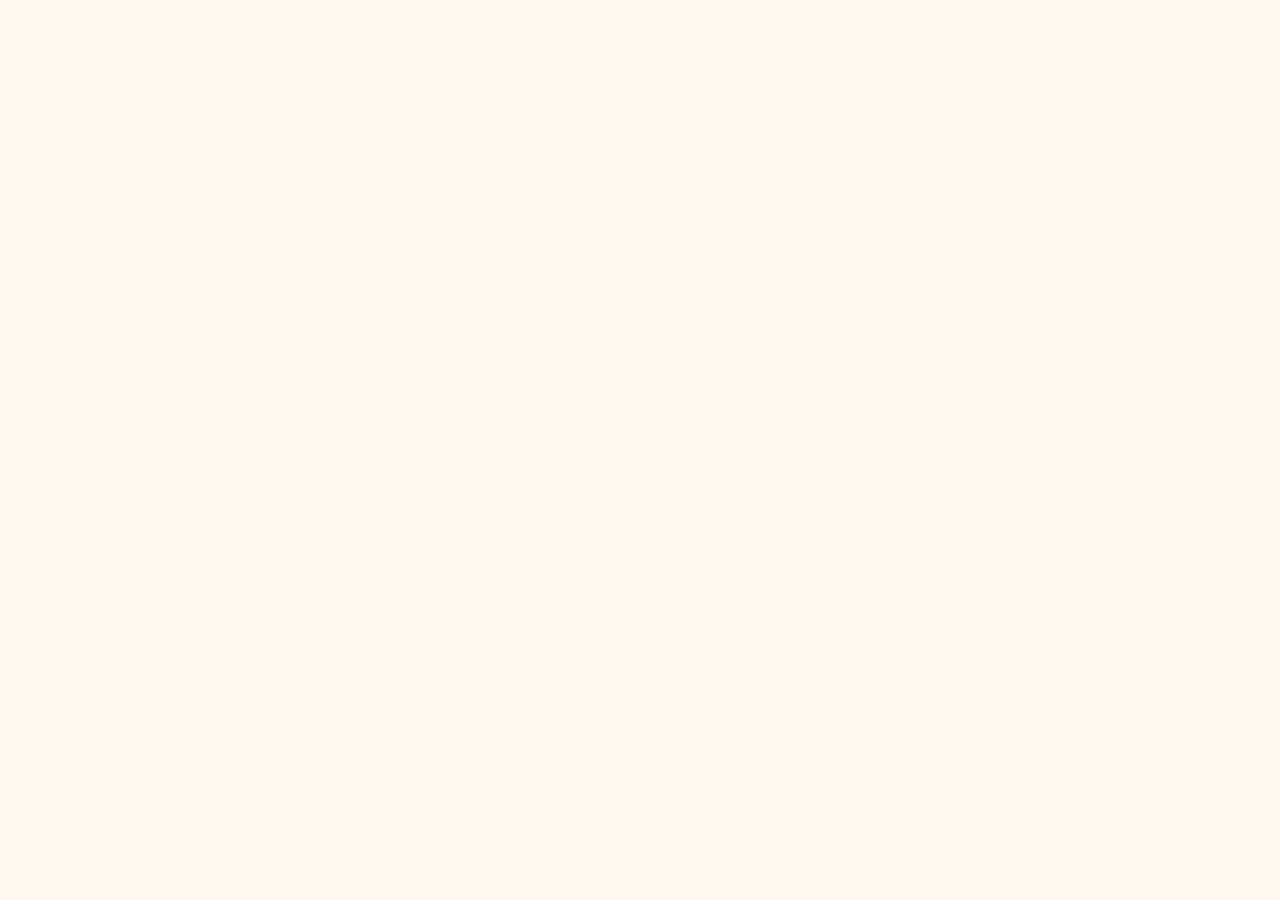
==== app/index.html @ 8ba1443d "App v33 : la couleur au choix (A15). Cinq teintes (Flamme, Bleu, Prune, Framboise, Encre), mémorisée" ====
<!DOCTYPE html>
<html lang="fr">
<head>
  <meta charset="UTF-8" />
  <meta name="viewport" content="width=device-width, initial-scale=1.0, viewport-fit=cover" />
  <title>Stovo — pilotez votre stock</title>

  <!--
    STOVO — coquille PWA installable (lot 9a) + connexion (lot 9b)
    + écran « Parler » au clavier branché sur pwa-api (lot 10b)
    ==================================================================
    Phase 2 de la refonte : cette page remplace peu à peu Telegram comme
    interface. Le lot 9a a fait la COQUILLE (installable + mise à jour
    auto + 2 onglets). Le lot 9b ajoute l'écran de connexion devant :
    non connecté → #ecran-login seul visible ; connecté → #app-shell
    (dashboard + parler + nav) visible, #ecran-login masqué. La bascule
    est gérée par app.js, pas de logique ici.

    2 écrans dans #app-shell, un seul choisi à la fois :
      - « Tableau de bord » : le dashboard actuel (livrables/sites-web/stovo/
        index.html), repris ici SANS changer sa logique (voir dashboard.js).
        C'est l'écran par défaut à l'ouverture (une fois connecté).
      - « Parler » : un champ texte + Envoyer, branché sur l'Edge Function
        pwa-api (lot 10b, voir app/parler.js) — le MÊME cerveau que Telegram
        (_shared/coeur.ts). Depuis le lot 11a, un micro on-device (Web Speech
        API du navigateur, voir app/parler.js) peut aussi REMPLIR ce champ :
        aucun envoi automatique, c'est toujours le bouton Envoyer qui déclenche
        l'appel à pwa-api. Sans cette API (appareil non compatible), le micro
        reste grisé et le clavier suffit. Depuis le lot 12a, un bouton
        « Importer un catalogue (.xlsx) » envoie le fichier choisi en base64 à
        pwa-api (kind="import") — même ingestion que Telegram (ingererImportXlsx,
        _shared/coeur.ts), même confirmation Oui/Non que les autres intentions.

    Balises PWA ci-dessous : manifest, icône iOS, couleur de thème, mode
    "app" sur iPhone (apple-mobile-web-app-*). L'enregistrement du service
    worker, la bascule d'onglets et la garde de session sont gérés par
    app.js, en bas de page.
  -->

  <link rel="manifest" href="manifest.json" />
  <meta name="theme-color" content="#FFF8F1" />
  <link rel="apple-touch-icon" href="icons/apple-touch-icon-180.png" />
  <meta name="apple-mobile-web-app-capable" content="yes" />
  <meta name="apple-mobile-web-app-status-bar-style" content="default" />
  <meta name="apple-mobile-web-app-title" content="Stovo" />

  <!-- Lot A15 (R-2, 25/08/2026) : pose data-couleur AVANT le premier rendu
       (donc AVANT la feuille de style), sinon l'app clignote en flamme une
       fraction de seconde a chaque ouverture (le temps que reglages.js se
       charge et lise localStorage). Minuscule et AUTONOME : aucun import,
       aucune dependance a couleur_logique.js qui n'est pas encore charge a
       ce stade. La liste des quatre teintes non-flamme est DUPLIQUEE ici,
       comme TEINTES dans couleur_logique.js : un changement de teinte se
       fait aux DEUX endroits (chacun renvoie a l'autre). "flamme" n'a pas
       besoin d'etre dans cette liste : c'est la valeur par defaut, elle ne
       pose aucun attribut (voir calculerAttribut, couleur_logique.js). -->
  <script>
    try {
      var stovoTeinte = localStorage.getItem('stovo_couleur');
      if (['bleu', 'prune', 'framboise', 'encre'].indexOf(stovoTeinte) !== -1) {
        document.documentElement.setAttribute('data-couleur', stovoTeinte);
      }
    } catch (e) {}
  </script>
  <link rel="stylesheet" href="styles.css" />
</head>
<body>

  <!-- ================= Écran de connexion (lot 9b) ================= -->
  <!-- Masqué par défaut (hidden) : app.js le montre si aucune session n'est
       trouvée au démarrage, et le cache dès qu'une connexion réussit. -->
  <div id="ecran-login" class="ecran-login" hidden>
    <p class="login-logo">Stovo</p>
    <div class="login-carte">
      <h1>Connexion</h1>
      <p class="login-soustitre">Connecte-toi pour piloter ton stock</p>

      <form id="form-login" novalidate>
        <label for="login-email">Email</label>
        <input type="email" id="login-email" name="email" autocomplete="username" required />

        <label for="login-mdp">Mot de passe</label>
        <input type="password" id="login-mdp" name="password" autocomplete="current-password" required />

        <button type="submit" class="btn-login" id="btn-login">Se connecter</button>

        <div class="login-erreur" id="login-erreur" role="alert" style="display:none"></div>
      </form>
      <!-- Lot A4 (24/08/2026) : mot de passe perdu, PAR CODE (jamais par
           lien, voir recuperation.js). Câblé par recuperation.js. -->
      <div class="login-lien-centre"><a href="#" id="lien-mdp-oublie">Mot de passe oublié&nbsp;?</a></div>
    </div>
  </div>

  <!-- ================= Mot de passe perdu (lot A4, 24/08/2026) =================
       Trois écrans, tous des variantes de .ecran-login comme #ecran-login
       ci-dessus : un seul visible à la fois (attribut `hidden`, câblé par
       recuperation.js — ces écrans vivent HORS de #app-shell, avant toute
       session, ils ne passent donc pas par le système .ecran/.ecran-actif
       d'app.js). Chemin B tranché le 23/08 : un code à 6 chiffres tapé ICI,
       jamais un lien cliqué ailleurs (un lien ouvrirait Safari sur iPhone,
       pas la PWA installée). -->

  <!-- Écran « Recevoir un code » (planche Code1Demande). -->
  <div id="ecran-code-demande" class="ecran-login" hidden>
    <div class="login-retour">
      <a href="#" id="lien-code-demande-retour" class="lien-retour">
        <svg width="18" height="18" viewBox="0 0 20 20" fill="none" aria-hidden="true"><path d="M12.5 4.5 7 10l5.5 5.5" stroke="currentColor" stroke-width="1.8" stroke-linecap="round" stroke-linejoin="round"/></svg>
        Connexion
      </a>
    </div>
    <div class="login-carte">
      <h1>Recevoir un code</h1>
      <p class="login-soustitre">Stovo t’envoie un code à 6 chiffres par e-mail. Tu le saisis ici, puis tu choisis un nouveau mot de passe. Rien d’autre à faire.</p>

      <form id="form-code-demande" novalidate>
        <label for="recup-email">Ton e-mail</label>
        <input type="email" id="recup-email" name="email" autocomplete="username" required />

        <button type="submit" class="btn-login" id="btn-code-demande">Envoyer le code</button>

        <div class="login-erreur" id="code-demande-erreur" role="alert" style="display:none"></div>
      </form>
      <p class="login-note">Le code est valable une heure. Si tu ne le reçois pas, regarde dans les courriers indésirables.</p>
    </div>
  </div>

  <!-- Écran « Nouveau mot de passe » (planches Code2Saisie + Code2Erreur :
       MÊME carte, l'état erreur (bordure + bloc d'alerte) est basculé par
       recuperation.js plutôt que dupliqué dans un 5e écran séparé —
       simplification signalée au rapport de passation. -->
  <div id="ecran-code-saisie" class="ecran-login" hidden>
    <div class="login-retour">
      <a href="#" id="lien-code-saisie-retour" class="lien-retour">
        <svg width="18" height="18" viewBox="0 0 20 20" fill="none" aria-hidden="true"><path d="M12.5 4.5 7 10l5.5 5.5" stroke="currentColor" stroke-width="1.8" stroke-linecap="round" stroke-linejoin="round"/></svg>
        Recevoir un code
      </a>
    </div>
    <div class="login-carte">
      <h1>Nouveau mot de passe</h1>
      <p class="login-soustitre">Un code vient de partir vers <strong id="recup-email-affiche"></strong>. Il est valable une heure.</p>

      <form id="form-code-saisie" novalidate>
        <label for="recup-code">Le code reçu</label>
        <input type="text" id="recup-code" name="code" inputmode="numeric" autocomplete="one-time-code" required />

        <div class="login-erreur" id="code-saisie-erreur" role="alert" style="display:none"></div>

        <label for="recup-nouveau-mdp">Nouveau mot de passe</label>
        <input type="password" id="recup-nouveau-mdp" name="password" autocomplete="new-password" placeholder="8 caractères au moins" required />

        <button type="submit" class="btn-login" id="btn-code-saisie">Changer le mot de passe</button>
      </form>
      <div class="login-lien-centre"><a href="#" id="lien-renvoyer-code">Renvoyer un code</a></div>
    </div>
  </div>

  <!-- Écran « Fait » (planche Code3Fait). La pastille teal dit "validé" :
       c'est sa place (règle 10 de DESIGN.md, le teal reste réservé aux
       états). -->
  <div id="ecran-code-fait" class="ecran-login" hidden>
    <div class="login-carte">
      <span class="pastille-validee">
        <svg width="16" height="16" viewBox="0 0 20 20" fill="none" aria-hidden="true"><path d="M4 10.5l4 4 8-9" stroke="currentColor" stroke-width="2" stroke-linecap="round" stroke-linejoin="round"/></svg>
        Mot de passe changé
      </span>
      <h1>Tu es connecté.</h1>
      <p class="login-soustitre">Ton nouveau mot de passe est enregistré. Tu peux l’utiliser dès maintenant sur ton téléphone et sur ton ordinateur.</p>
      <button type="button" class="btn-login" id="btn-ouvrir-stovo">Ouvrir Stovo</button>
    </div>
  </div>

  <!-- ================= Application (dashboard + parler + nav) ================= -->
  <!-- Masquée par défaut (hidden) : app.js la montre une fois la session
       confirmée (au démarrage si déjà connecté, ou juste après un login). -->
  <div id="app-shell" hidden>

  <!-- ================= Bannière « nouvelle version prête » (lot A6, 25/08/2026) =================
       Choix n°5 de l'Architecte, gravé : jamais de mise à jour automatique,
       jamais de reload forcé. Ce bandeau est la SEULE façon de la déclencher,
       et seulement sur un tap explicite. Fixe (hors du flux d'un écran
       précis) : un service worker en attente peut se signaler quel que soit
       l'onglet ouvert. Masqué par défaut, rempli et câblé par app.js
       (voir maj_worker.js pour la logique pure de détection/décision). -->
  <div class="maj-bandeau" id="maj-bandeau" aria-live="polite" hidden>
    <p class="maj-texte" id="maj-texte"></p>
    <button class="btn-reception-primaire maj-bouton" type="button" id="maj-bouton">Recharger</button>
  </div>

  <!-- ================= Écran « Tableau de bord » (par défaut) ================= -->
  <div id="ecran-dashboard" class="ecran ecran-actif">

    <header>
      <div class="wrap header-row">
        <div class="brand">
          <h1>Stovo</h1>
        </div>
        <div class="header-actions">
          <div class="updated" id="updated">—</div>
          <button class="btn-refresh" id="refresh" type="button" aria-label="Rafraîchir">
            <svg width="20" height="20" viewBox="0 0 20 20" fill="none" aria-hidden="true"><path d="M16.5 10a6.5 6.5 0 1 1-1.9-4.6M16.5 3.5v3.2h-3.2" stroke="currentColor" stroke-width="1.8" stroke-linecap="round" stroke-linejoin="round"/></svg>
            <span class="btn-label sr-only">Rafraîchir</span>
          </button>
          <!-- Lot A4 (24/08/2026) : l'engrenage remplace la déconnexion dans
               l'en-tête (planche EnTete) — « Déconnexion » a déménagé dans
               l'écran Réglages qu'il ouvre. Tracé synchronisé avec la clé
               'reglages' de app/icones.js (voir son commentaire). Câblé par
               reglages.js. -->
          <button class="btn-reglages" id="btn-reglages" type="button" aria-label="Réglages">
            <svg width="20" height="20" viewBox="0 0 20 20" fill="none" aria-hidden="true"><circle cx="10" cy="10" r="2.6" stroke="currentColor" stroke-width="1.8"/><path d="M10 2.5v2.2M10 15.3v2.2M2.5 10h2.2M15.3 10h2.2M4.7 4.7l1.6 1.6M13.7 13.7l1.6 1.6M15.3 4.7l-1.6 1.6M6.3 13.7l-1.6 1.6" stroke="currentColor" stroke-width="1.8" stroke-linecap="round"/></svg>
            <span class="btn-label sr-only">Réglages</span>
          </button>
        </div>
      </div>
    </header>

    <main class="wrap">

      <!-- Écran du matin (brique 1) : le brief actionnable en tête, avant tout
           le reste, pour que l'app "parle" en premier au lieu d'attendre qu'on
           cherche. Rempli par dashboard.js à partir de chiffres DÉJÀ calculés
           (produits à commander + ruptures imminentes) : aucun nouveau calcul,
           lecture seule. Masqué tant que le catalogue est vide. -->
      <section class="matin" id="matin" style="display:none">
        <!-- Reprise du 23/08/2026 : le wrapper .matin-corps porte la grille
             (display:grid en CSS). dashboard.js pose un style.display
             inline ("block"/"none") sur #matin lui-meme pour le montrer/le
             masquer (majEcranDuMatin) : un inline style bat toujours une
             regle de classe sans !important, donc si la grille etait posee
             directement sur #matin, ce display:block inline l'ecraserait a
             chaque rafraichissement et les 4 enfants retomberaient en flux
             normal (constate : le bouton finissait apres la liste, aligne a
             gauche, au lieu d'etre en haut a droite). Le wrapper isole les
             deux responsabilites : #matin montre/masque, .matin-corps met
             en grille. -->
        <div class="matin-corps">
          <div class="matin-head">
            <!-- "Ce matin" est l'info la plus importante de l'ecran (placee en
                 tete) : c'est un vrai <h2> (correctif du 01/08/2026, mesure
                 Playwright) pour qu'un lecteur d'ecran qui navigue de titre en
                 titre ne le saute plus. Le <h2> enveloppe le bouton, il ne
                 remplace pas le bouton : le repli/depli reste inchange. -->
            <h2 class="matin-titre-h2">
              <button class="matin-toggle" id="matin-toggle" type="button" aria-expanded="true" aria-controls="matin-liste">
                <span class="matin-chevron" id="matin-chevron" aria-hidden="true"><svg width="16" height="16" viewBox="0 0 20 20" fill="none"><path d="M5 8l5 5 5-5" stroke="currentColor" stroke-width="1.8" stroke-linecap="round" stroke-linejoin="round"/></svg></span>
                <span class="matin-titre" id="matin-titre">Ce matin</span>
              </button>
            </h2>
          </div>
          <div class="matin-resume" id="matin-resume"></div>
          <!-- Liste de courses : une vraie <ul> (correctif du 01/08/2026) pour
               qu'un lecteur d'ecran annonce "liste de N elements". Les <li>
               sont ajoutes par dashboard.js (majEcranDuMatin). -->
          <ul class="matin-liste" id="matin-liste"></ul>
          <!-- Le bouton "Copier la liste" est place APRES la liste dans le DOM
               (on lit, puis on copie). Meme id, meme attribut hidden :
               dashboard.js ne change pas, il cible #matin-copier sans
               connaitre sa position. Le placement visuel (haut a droite sur
               bureau, pleine largeur sous la liste au telephone) est purement
               CSS (.matin-corps en grid, styles.css). -->
          <button class="matin-copier" id="matin-copier" type="button" hidden>Copier la liste</button>
        </div>
      </section>

      <!-- 4 indicateurs de pilotage -->
      <section class="kpis">
        <div class="kpi danger">
          <div class="k-label">■ À commander</div>
          <div class="k-value" id="kpi-commander">—</div>
          <div class="k-sub">sous le seuil</div>
        </div>
        <div class="kpi warn">
          <div class="k-label">▲ Rupture imminente</div>
          <div class="k-value" id="kpi-rupture">—</div>
          <div class="k-sub">moins de 3 jours</div>
        </div>
        <div class="kpi suivi">
          <div class="k-label">Produits suivis</div>
          <div class="k-value" id="kpi-produits">—</div>
          <div class="k-sub">références actives</div>
        </div>
        <div class="kpi">
          <div class="k-label">Activité (7 jours)</div>
          <div class="k-value" id="kpi-mouvements">—</div>
          <div class="k-sub">mouvements enregistrés</div>
        </div>
      </section>

      <!-- Valeur du stock (trésorerie immobilisée), en bandeau dédié pour bien la mettre en avant -->
      <section class="stock-value">
        <div class="sv-label">Valeur du stock <span class="sv-note">au prix d'achat</span></div>
        <div class="sv-amount" id="kpi-valeur">—</div>
        <div class="sv-sub" id="kpi-valeur-sub"></div>
      </section>
      <p class="sv-avertissement">Au prix d'achat dicté, pas une valorisation comptable.</p>

      <!-- Chiffre de synthèse du stock dormant (LOT P-5, 26/07/2026,
           optionnel "coupable sans regret") : rempli par dashboard.js
           (majResumeDormant), visible UNIQUEMENT s'il y a au moins un
           produit dormant ET si le geste de sortie est vivant (sinon le
           bandeau "pilotage en pause" ci-dessous explique déjà la
           situation). Classe "dormant-resume" stylée en fin de styles.css
           (ajoutée par le Jarvis après relecture du lot P-5). -->
      <div class="dormant-resume" id="dormant-resume" style="display:none"></div>

      <!-- Verdict en langage simple : la réponse avant tout scroll (assemblé depuis les compteurs déjà calculés) -->
      <div class="verdict" id="verdict" style="display:none"></div>

      <!-- Bandeau "pilotage en pause" (Niveau 1, LOT P-3, 26/07/2026) : rendu
           entièrement par dashboard.js (majBandeauPilotage), affiché
           UNIQUEMENT quand aucune sortie sans motif n'a été déclarée sur tout
           le catalogue depuis GESTE_VIVANT_JOURS jours (pilotage.js).
           Disparaît tout seul dès la première sortie déclarée, rien à
           fermer. Voir le plan pilotage §3 Q2. Classe "card" réutilisée pour
           la boîte (fond/bordure/ombre/padding) ; bp-titre/bp-texte/bp-bouton
           stylés en fin de styles.css (ajouté par le Jarvis après relecture
           du lot P-3, le Codeur avait laissé ces classes sans règle). -->
      <section class="bandeau-pilotage card" id="bandeau-pilotage" style="display:none"></section>

      <!-- Priorité d'action : à réapprovisionner, trié du plus urgent au moins urgent -->
      <div id="reorder-bloc" style="display:none;">
        <h2 class="section-title">À réapprovisionner en priorité <span class="count" id="reorder-count"></span></h2>
        <div class="reorder" id="reorder-list"></div>
      </div>

      <!-- Démarque valorisée "Ce que tu as jeté" (chantier C1, 26/07/2026) :
           lecture seule sur les 30 jours de mouvements déjà chargés
           ci-dessus (casse/péremption/vol uniquement, jamais les
           régularisations d'inventaire ni les corrections). Repliée par
           défaut (lecture mensuelle, pas quotidienne), même motif <details>
           que l'inventaire ci-dessous. Contenu rempli par dashboard.js
           (majPertes), calculé et rendu par le module pur app/pertes.js. -->
      <details class="inv-groupe" id="pertes-groupe" data-groupe="pertes">
        <summary class="inv-sommaire">Ce que tu as jeté · 30 derniers jours</summary>
        <div id="pertes-contenu"></div>
      </details>

      <!-- Inventaire complet, regroupé par état en sections dépliables (brique 2) :
           chaque groupe est un <details> natif rempli par dashboard.js. -->
      <h2 class="section-title">Inventaire complet <span class="count" id="inv-count"></span></h2>
      <div class="inv-groupes" id="inv-grid">
        <div class="state">Chargement de l'inventaire…</div>
      </div>

      <!-- Derniers mouvements -->
      <h2 class="section-title">Derniers mouvements</h2>
      <div class="table-wrap">
        <table>
          <thead><tr><th>Quand</th><th>Produit</th><th>Mouvement</th><th>Source</th></tr></thead>
          <tbody id="mvt-body"><tr><td colspan="4" class="state">Chargement…</td></tr></tbody>
        </table>
      </div>

      <!-- Export des données (chantier C2 « les exports », lot C2-3,
           22/08/2026) : <details> replié par défaut, même motif que
           « Ce que tu as jeté » (C1) juste au-dessus et l'inventaire par
           états (brique 2) : un geste saisonnier (quelques fois par an) ne
           doit rien coûter aux 364 autres jours. Les deux fichiers CSV sont
           fabriqués ENTIÈREMENT côté navigateur (module pur app/export.js,
           lots C2-1/C2-2, déjà testé) : zéro écriture, zéro appel à
           pwa-api. Câblé par dashboard.js (majExport). -->
      <details class="inv-groupe" id="export-groupe" data-groupe="export">
        <summary class="inv-sommaire">Exporter mes données</summary>
        <div class="export-contenu">
          <p class="export-intro">Deux fichiers CSV à ouvrir dans Excel ou à transmettre à ton comptable.</p>
          <div class="export-actions">
            <button class="btn-export" id="export-stock-btn" type="button">État de mon stock (.csv)</button>
            <button class="btn-export" id="export-mouvements-btn" type="button">Journal de mes mouvements (.csv)</button>
          </div>
          <p class="export-etat" id="export-etat" aria-live="polite" hidden></p>
          <p class="export-mention" id="export-mention"></p>
        </div>
      </details>

      <footer>
        Stovo · version démonstration · données hébergées en Europe (Paris) · mise à jour automatique toutes les 30 s
      </footer>

    </main>
  </div>

  <!-- ================= Écran « Parler » (clavier lot 10b + micro on-device lot 11a) ================= -->
  <div id="ecran-parler" class="ecran">
    <div class="parler-page">
      <main class="parler-centre">
        <h1 class="sr-only">Parler à Stovo</h1>

        <!-- Message du bot (dernière réponse de pwa-api, ou message d'accueil par défaut) -->
        <div class="parler-reponse" id="parler-reponse" aria-live="polite" aria-atomic="true">Écris ce que tu as fait, par exemple : j'ai reçu 10 pâtes.</div>

        <!-- Lot A10-6 (23/08/2026) : choix numéroté ("Tu veux dire 1) A ou 2) B ?"),
             une seule zone PARTAGÉE entre déclaration, réception et sortie (rendue
             par afficherChoix dans parler.js). Cachée par défaut, remplie par des
             boutons quand pwa-api renvoie un champ `choix` non vide. JAMAIS visible
             en même temps que #parler-confirmation ci-dessous : c'est afficherReponse/
             afficherChoix qui garantit l'exclusivité, prouvée par un test.
             Poli au lot A10-6b (23/08/2026) : role="group" pour que les lecteurs
             d'écran annoncent un ensemble de boutons liés, avec le libellé de
             la question posée (pas de titre visible dédié, la bulle au-dessus
             porte déjà la question en texte). -->
        <div class="parler-choix" id="parler-choix" role="group" aria-label="Choisis le produit" hidden></div>

        <!-- Boutons Oui/Non : cachés par défaut, affichés seulement quand pwa-api renvoie enAttente=true -->
        <div class="parler-confirmation" id="parler-confirmation" hidden>
          <button class="btn-confirmation btn-oui" type="button" id="btn-oui">
            <svg width="14" height="14" viewBox="0 0 16 16" fill="none" aria-hidden="true"><path d="M3 8.5l3.2 3L13 4.5" stroke="currentColor" stroke-width="2" stroke-linecap="round" stroke-linejoin="round"/></svg>
            <span class="btn-libelle">Oui</span>
          </button>
          <button class="btn-confirmation btn-non" type="button" id="btn-non"><span class="btn-libelle">Non</span></button>
        </div>

        <!-- ===== Mode réception multi-produits (N1, lots FR-4 + FR-5) =====
             « La voix saisit, l'écran contrôle » : on démarre une réception,
             on dicte les produits un par un (liste vivante ci-dessous), puis
             UNE validation groupée écrit tout le lot. Toute la logique est dans
             reception.js (instancié par parler.js). Ces blocs sont masqués tant
             qu'aucune réception n'est en cours. -->

        <!-- Bannière de reprise : affichée au chargement si une réception a été
             laissée en cours (reception.js -> reception-etat). -->
        <div class="reception-reprise" id="reception-reprise" hidden>
          <p class="reception-reprise-texte" id="reception-reprise-texte"></p>
          <div class="reception-reprise-actions">
            <button class="btn-reception-primaire" type="button" id="btn-reprendre">Reprendre</button>
            <button class="btn-reception-secondaire" type="button" id="btn-reprise-abandon">Abandonner</button>
          </div>
        </div>

        <!-- Panneau de la réception en cours (liste vivante). Masqué hors session. -->
        <section class="reception-panneau" id="reception-panneau" hidden>
          <div class="reception-entete">
            <h2 class="reception-titre">Réception en cours</h2>
            <span class="reception-total" id="reception-total" aria-live="polite">0 ligne</span>
          </div>
          <div class="reception-liste" id="reception-liste"></div>
          <!-- Produits dictés absents du catalogue : signalés, exclus du lot (transitoires). -->
          <p class="reception-inconnus" id="reception-inconnus" aria-live="polite" hidden></p>

          <!--
            Lot P-3 (25/07/2026) : lire le bon de livraison en le PHOTOGRAPHIANT.
            `capture="environment"` ouvre directement l'appareil photo arrière sur
            mobile (la galerie reste accessible). L'image est réduite dans le
            navigateur (app/photo.js, ~2000 px) AVANT l'envoi, puis lue côté
            serveur par pwa-api (kind="reception-photo").
            Les lignes lues rejoignent la liste ci-dessus : même relecture, même
            validation groupée. Une photo n'écrit jamais rien toute seule.
          -->
          <input type="file" id="champ-photo-bl" accept="image/*" capture="environment" hidden />
          <button class="btn-photo-bl" type="button" id="btn-photo-bl">
            <svg width="18" height="18" viewBox="0 0 20 20" fill="none" aria-hidden="true"><path d="M4 8a1.5 1.5 0 0 1 1.5-1.5h1L7.5 5h5l1 1.5h1A1.5 1.5 0 0 1 16 8v7a1.5 1.5 0 0 1-1.5 1.5h-9A1.5 1.5 0 0 1 4 15z" stroke="currentColor" stroke-width="1.8" stroke-linecap="round" stroke-linejoin="round"/><circle cx="10" cy="11" r="2.6" stroke="currentColor" stroke-width="1.8"/></svg>
            <span class="btn-libelle">Photographier le bon de livraison</span>
          </button>

          <!--
            Journal de lecture (lot P-3) : ce que la photo DISAIT en face de ce
            que Stovo en a fait. Rempart contre la seule erreur invisible du
            chantier : « PATE FEUILLETEE 230G » rapproché de « Pâtes » a l'air
            normal dans la liste, mais pas en face de son libellé d'origine.
            Transitoire, jamais persisté, vidé à l'entrée et à la sortie.
          -->
          <div class="reception-lecture" id="reception-lecture" hidden></div>
        </section>

        <!-- Déclaration au clavier -->
        <form id="form-parler" class="parler-form">
          <textarea id="champ-parler" name="texte" rows="2" placeholder="Ex. : j'ai reçu 10 pâtes" autocomplete="off" enterkeyhint="send" aria-label="Ce que tu as fait"></textarea>
          <button type="submit" class="btn-envoyer" id="btn-envoyer">Envoyer</button>
        </form>

        <!--
          Import catalogue .xlsx (lot 12a) : réutilise l'affichage réponse
          (#parler-reponse) et les boutons Oui/Non déjà câblés plus haut — c'est
          pwa-api (kind="import") qui répond "J'ai lu N produits..." puis
          applique l'import au clic sur Oui. L'input file reste `hidden`, seul
          le bouton est visible ; le vrai contrôle taille/format est côté
          serveur (ingererImportXlsx, _shared/coeur.ts).
        -->
        <input type="file" id="champ-import" accept=".xlsx" hidden />
        <button class="btn-import" type="button" id="btn-import">
          <svg width="18" height="18" viewBox="0 0 20 20" fill="none" aria-hidden="true"><path d="M6 3.5h6l3 3V16a1 1 0 0 1-1 1H6a1 1 0 0 1-1-1V4.5a1 1 0 0 1 1-1z" stroke="currentColor" stroke-width="1.8" stroke-linecap="round" stroke-linejoin="round"/><path d="M10 8v6m0 0l-2-2m2 2l2-2" stroke="currentColor" stroke-width="1.8" stroke-linecap="round" stroke-linejoin="round"/></svg>
          <span class="btn-libelle">Importer un catalogue (.xlsx)</span>
        </button>

        <!-- Entrée en mode réception (visible hors session). Bascule purement
             front : la session « naît » côté serveur à la première ligne dictée. -->
        <button class="btn-reception-demarrer" type="button" id="btn-reception-demarrer">
          <svg width="18" height="18" viewBox="0 0 20 20" fill="none" aria-hidden="true"><path d="M3.5 7.5L10 4l6.5 3.5L10 11z" stroke="currentColor" stroke-width="1.8" stroke-linecap="round" stroke-linejoin="round"/><path d="M3.5 7.5V14L10 17.5V11M16.5 7.5V14L10 17.5" stroke="currentColor" stroke-width="1.8" stroke-linecap="round" stroke-linejoin="round"/></svg>
          <span class="btn-libelle">Démarrer une réception</span>
        </button>

        <!-- Actions de clôture (visibles seulement en session) : UNE validation
             groupée (le rempart Oui/Non déplacé ici) ou l'abandon. -->
        <div class="reception-actions" id="reception-actions" hidden>
          <button class="btn-reception-primaire" type="button" id="btn-reception-valider" disabled>Valider la réception</button>
          <button class="btn-reception-secondaire" type="button" id="btn-reception-abandon">Abandonner</button>
        </div>

        <!-- ===== Mode sortie de stock (chantier S, lot S-5) =====
             Jumeau du bloc réception ci-dessus : « La voix saisit, l'écran
             contrôle ». Toute la logique est dans sortie.js (instancié par
             parler.js). Ces blocs sont masqués tant qu'aucune sortie n'est en
             cours. Le signe MOINS devant la quantité (posé par sortie.js) est
             le repère visuel qui distingue une sortie d'une réception au
             premier coup d'œil. Pas de bloc photo : la sortie n'a pas de bon
             de livraison à lire. -->

        <!-- Bannière de reprise : affichée au chargement si une sortie a été
             laissée en cours (sortie.js -> sortie-etat). -->
        <div class="reception-reprise" id="sortie-reprise" hidden>
          <p class="reception-reprise-texte" id="sortie-reprise-texte"></p>
          <div class="reception-reprise-actions">
            <button class="btn-reception-primaire" type="button" id="btn-sortie-reprendre">Reprendre</button>
            <button class="btn-reception-secondaire" type="button" id="btn-sortie-reprise-abandon">Abandonner</button>
          </div>
        </div>

        <!-- Panneau de la sortie en cours (liste vivante). Masqué hors session. -->
        <section class="reception-panneau" id="sortie-panneau" hidden>
          <div class="reception-entete">
            <h2 class="reception-titre">Sortie de stock</h2>
            <span class="reception-total" id="sortie-total" aria-live="polite">0 ligne</span>
          </div>
          <div class="reception-liste" id="sortie-liste"></div>
          <!-- Produits dictés absents du catalogue : signalés, exclus du lot (transitoires). -->
          <p class="reception-inconnus" id="sortie-inconnus" aria-live="polite" hidden></p>
        </section>

        <!-- Entrée en mode sortie (visible hors session). Bascule purement
             front : la session « naît » côté serveur à la première ligne dictée. -->
        <button class="btn-reception-demarrer" type="button" id="btn-sortie-demarrer">
          <svg width="18" height="18" viewBox="0 0 20 20" fill="none" aria-hidden="true"><circle cx="10" cy="10" r="7" stroke="currentColor" stroke-width="1.8"/><path d="M6.5 10h7" stroke="currentColor" stroke-width="1.8" stroke-linecap="round"/></svg>
          <span class="btn-libelle">Démarrer une sortie</span>
        </button>

        <!-- Actions de clôture (visibles seulement en session) : UNE validation
             groupée (le rempart Oui/Non déplacé ici) ou l'abandon. -->
        <div class="reception-actions" id="sortie-actions" hidden>
          <button class="btn-reception-primaire" type="button" id="btn-sortie-valider" disabled>Valider la sortie</button>
          <button class="btn-reception-secondaire" type="button" id="btn-sortie-abandon">Abandonner</button>
        </div>

        <!-- ============ Inventaire complet guidé (CM-C, 25/07/2026) ============
             L'écran présente les produits UN PAR UN : le nom est porté par
             l'écran, donc on annonce le CHIFFRE SEUL. Le rempart de confirmation
             se déplace de chaque ligne vers UNE validation groupée finale, comme
             pour la réception. Même architecture front : inventaire.js est isolé
             (DOM et API injectés), cette section n'est que sa surface. -->

        <!-- Bannière de reprise : inventaire laissé en cours (app fermée). -->
        <div class="reception-reprise" id="inventaire-reprise" hidden>
          <p class="reception-reprise-texte" id="inventaire-reprise-texte"></p>
          <div class="reception-reprise-actions">
            <button class="btn-reception-primaire" type="button" id="btn-inventaire-reprendre">Reprendre</button>
            <button class="btn-reception-secondaire" type="button" id="btn-inventaire-reprise-abandon">Abandonner</button>
          </div>
        </div>

        <button class="btn-reception-demarrer" type="button" id="btn-inventaire-demarrer">
          <svg width="18" height="18" viewBox="0 0 20 20" fill="none" aria-hidden="true"><path d="M4.5 6.5l1.3 1.3L8.3 5M4.5 10.5l1.3 1.3 2.5-2.6M4.5 14.5l1.3 1.3 2.5-2.6" stroke="currentColor" stroke-width="1.8" stroke-linecap="round" stroke-linejoin="round"/><path d="M11 6h5M11 10.5h5M11 15h5" stroke="currentColor" stroke-width="1.8" stroke-linecap="round"/></svg>
          <span class="btn-libelle">Faire mon inventaire</span>
        </button>

        <section class="inventaire-panneau" id="inventaire-panneau" hidden>
          <!-- Phase 1 : le parcours produit par produit -->
          <div id="inventaire-parcours" hidden>
            <div class="reception-entete">
              <h2 class="reception-titre">Inventaire en cours</h2>
              <span class="reception-total" id="inventaire-progression" aria-live="polite"></span>
            </div>
            <p class="inventaire-nom" id="inventaire-nom-produit"></p>
            <p class="inventaire-stock" id="inventaire-stock-theorique"></p>
            <p class="inventaire-deja" id="inventaire-deja-compte"></p>
            <!-- Comptage à l'aveugle : masque le stock attendu pour ne pas
                 biaiser le comptage. Règle d'inventaire classique. -->
            <label class="inventaire-aveugle">
              <input type="checkbox" id="inventaire-aveugle" />
              Comptage à l'aveugle (masquer le stock attendu)
            </label>
            <p class="inventaire-total" id="inventaire-total"></p>
            <div class="reception-actions">
              <button class="btn-reception-secondaire" type="button" id="btn-inventaire-passer">Passer ce produit</button>
              <button class="btn-reception-secondaire" type="button" id="btn-inventaire-terminer">Terminer maintenant</button>
            </div>
          </div>

          <!-- Phase 2 : le récap des écarts + LA validation groupée -->
          <div id="inventaire-cloture" hidden>
            <h2 class="reception-titre">Récapitulatif</h2>
            <p class="inventaire-recap" id="inventaire-recap"></p>
            <div class="reception-actions">
              <button class="btn-reception-primaire" type="button" id="btn-inventaire-valider">Valider l'inventaire</button>
              <button class="btn-reception-secondaire" type="button" id="btn-inventaire-abandon">Abandonner</button>
            </div>
          </div>
        </section>

        <!--
          Micro on-device (lot 11a) : reste `disabled` ici dans le HTML par
          defaut (etat de secours si JS ne tourne pas). C'est parler.js qui
          l'active SEULEMENT si l'API SpeechRecognition du navigateur existe
          (progressive enhancement). Il ne fait que remplir #champ-parler,
          jamais d'envoi automatique.
        -->
        <button class="btn-micro" type="button" id="btn-micro" disabled aria-label="Micro">
          <svg width="36" height="36" viewBox="0 0 20 20" fill="none" aria-hidden="true"><path d="M10 3a2.5 2.5 0 0 0-2.5 2.5v4a2.5 2.5 0 0 0 5 0v-4A2.5 2.5 0 0 0 10 3zM5 9.5a5 5 0 0 0 10 0M10 14.5V17M7.5 17h5" stroke="currentColor" stroke-width="1.8" stroke-linecap="round" stroke-linejoin="round"/></svg>
        </button>
        <!-- Etat du micro (ecoute / erreur / indisponible), rempli par parler.js -->
        <p id="parler-etat" class="parler-etat" aria-live="assertive" hidden></p>
        <p class="parler-texte">Appuie sur le micro et parle, ou écris au clavier.</p>
      </main>
    </div>
  </div>

  <!-- ================= Écran « Stock » (QW-C, 18/07/2026) =================
       La réponse « trouvabilité » de la cible 250/300 références : liste
       compacte de tous les produits actifs + recherche à la frappe. 100 %
       lecture seule, ZÉRO appel réseau en propre : stock.js écoute les
       données déjà calculées par dashboard.js (événement 'stovo:donnees').
       Division des écrans : Tableau de bord = piloter, Stock = trouver,
       Parler = agir. -->
  <div id="ecran-stock" class="ecran">
    <main class="stock-page wrap">
      <h1 class="section-title">Stock <span class="count" id="stock-count"></span></h1>
      <input type="search" id="stock-recherche" class="stock-recherche"
             placeholder="Rechercher un produit…" autocomplete="off"
             aria-label="Rechercher un produit" />
      <div class="stock-liste" id="stock-liste">
        <div class="state">Chargement…</div>
      </div>
    </main>
  </div>

  <!-- ================= Écran « Aide » (25/07/2026) =================
       Le mode d'emploi de Stovo, dans Stovo : comprendre les écrans et les
       chiffres, la liste exacte des phrases comprises, et les pièges à
       connaître. 100 % lecture seule, ZÉRO appel réseau : tout le contenu
       est écrit en dur dans aide.js. Seule interaction : taper un exemple
       le recopie dans le champ de l'écran « Parler » (sans jamais l'envoyer)
       et bascule sur cet écran. -->
  <div id="ecran-aide" class="ecran">
    <main class="aide-page wrap">
      <h1 class="section-title">Aide et astuces</h1>
      <p class="aide-intro">
        Comment marche Stovo, tout ce que tu peux lui dire, et les pièges à éviter.
      </p>
      <div class="aide-liste" id="aide-liste">
        <div class="state">Chargement…</div>
      </div>
    </main>
  </div>

  <!-- ================= Écran « Réglages » (lot A4, 24/08/2026 ; carte
       « Couleur de Stovo » ajoutée au lot A15, R-2, 25/08/2026) =================
       Ouvert par l'engrenage de l'en-tête (#btn-reglages). PAS un 5e onglet
       (la nav plus bas n'a aucun bouton data-onglet="reglages") : géré comme
       les 4 écrans ci-dessus par app.js (ECRANS map + 'stovo:onglet'), câblé
       par reglages.js. -->
  <div id="ecran-reglages" class="ecran">
    <main class="reglages-page wrap">
      <div class="login-retour">
        <a href="#" id="lien-reglages-retour" class="lien-retour">
          <svg width="18" height="18" viewBox="0 0 20 20" fill="none" aria-hidden="true"><path d="M12.5 4.5 7 10l5.5 5.5" stroke="currentColor" stroke-width="1.8" stroke-linecap="round" stroke-linejoin="round"/></svg>
          Pilotage
        </a>
      </div>
      <h1 class="section-title">Réglages</h1>

      <!-- Carte « Couleur de Stovo » (planche ReglagesPrune.dc.html) : le
           nuancier (#reglages-nuancier) est RENDU par reglages.js via
           couleur_logique.js (module pur, testé), ce markup ne pose que le
           conteneur et l'aperçu du bouton "Oui". -->
      <section class="card reglages-couleur">
        <span class="reglages-soustitre">Couleur de Stovo</span>
        <p class="reglages-couleur-texte">La couleur des boutons et de ce qu’on peut toucher. Le reste ne change pas.</p>
        <div class="reglages-nuancier" id="reglages-nuancier"></div>
        <div class="reglages-apercu">
          <span class="btn-confirmation btn-oui reglages-apercu-bouton" aria-hidden="true">
            <svg width="16" height="16" viewBox="0 0 20 20" fill="none" aria-hidden="true"><path d="M4 10.5l4 4 8-9" stroke="currentColor" stroke-width="2" stroke-linecap="round" stroke-linejoin="round"/></svg>
            Oui
          </span>
          <p class="reglages-apercu-texte">Le bouton Oui, tel qu’il sera. Appliqué tout de suite, sur cet appareil.</p>
        </div>
      </section>

      <section class="card reglages-carte">
        <span class="reglages-soustitre">Mon compte</span>
        <p class="reglages-email" id="reglages-email"></p>
        <div class="reglages-separateur"></div>
        <button type="button" class="reglages-ligne" id="reglages-changer-mdp">
          <span class="reglages-ligne-icone">
            <svg width="18" height="18" viewBox="0 0 20 20" fill="none" aria-hidden="true"><circle cx="7" cy="13" r="3.5" stroke="currentColor" stroke-width="1.6"/><path d="M9.5 10.5 16.5 3.5M14 6l2 2M12 8l2 2" stroke="currentColor" stroke-width="1.6" stroke-linecap="round"/></svg>
          </span>
          <span class="reglages-ligne-texte">Changer mon mot de passe</span>
          <svg width="18" height="18" viewBox="0 0 20 20" fill="none" aria-hidden="true" class="reglages-chevron"><path d="M4 10h12M11 5l5 5-5 5" stroke="currentColor" stroke-width="1.8" stroke-linecap="round" stroke-linejoin="round"/></svg>
        </button>
        <div class="reglages-separateur"></div>
        <button type="button" class="reglages-ligne" id="reglages-deconnexion">
          <span class="reglages-ligne-icone">
            <svg width="18" height="18" viewBox="0 0 20 20" fill="none" aria-hidden="true"><path d="M8 3.5H5a1.5 1.5 0 0 0-1.5 1.5v10A1.5 1.5 0 0 0 5 16.5h3M12.5 6.5 16 10l-3.5 3.5M16 10H8" stroke="currentColor" stroke-width="1.6" stroke-linecap="round" stroke-linejoin="round"/></svg>
          </span>
          <span class="reglages-ligne-texte">Se déconnecter</span>
        </button>
      </section>

      <section class="reglages-contact">
        <span class="reglages-soustitre">Une question, un souci&nbsp;?</span>
        <p class="reglages-contact-texte">Écris à Corentin, il répond lui-même. Le mail part avec la version de l’app, ça l’aide à comprendre.</p>
        <a href="#" id="reglages-mailto" class="reglages-btn-mailto">
          Écrire à Corentin
          <svg width="20" height="20" viewBox="0 0 20 20" fill="none" aria-hidden="true"><rect x="2.5" y="4.5" width="15" height="11" rx="2.5" stroke="currentColor" stroke-width="1.6"/><path d="m3.5 6 6.5 5 6.5-5" stroke="currentColor" stroke-width="1.6" stroke-linecap="round" stroke-linejoin="round"/></svg>
        </a>
        <div class="reglages-adresse-ligne">
          <span class="reglages-adresse">bonjour.stovo@outlook.com</span>
          <button type="button" class="btn-export" id="reglages-copier">
            <svg width="18" height="18" viewBox="0 0 20 20" fill="none" aria-hidden="true"><rect x="7" y="7" width="10" height="10" rx="2" stroke="currentColor" stroke-width="1.6"/><path d="M13 7V5a2 2 0 0 0-2-2H5a2 2 0 0 0-2 2v6a2 2 0 0 0 2 2h2" stroke="currentColor" stroke-width="1.6" stroke-linecap="round"/></svg>
            <span class="btn-libelle">Copier</span>
          </button>
        </div>
      </section>

      <p class="reglages-version">Stovo, version <span id="reglages-version-num">—</span> · <a href="../fonctions.html">Tout ce que Stovo sait faire</a></p>
    </main>
  </div>

  <!-- ================= Écran « Changer mon mot de passe » (lot A4) =================
       Atteint uniquement depuis Réglages (« Changer mon mot de passe »), pas
       un 5e onglet non plus. Câblé par reglages.js. Pas de re-saisie de
       l'ancien mot de passe : l'option Supabase "Secure password change"
       reste désactivée (son défaut, §1.3 de l'analyse). -->
  <div id="ecran-changer-mdp" class="ecran">
    <main class="reglages-page wrap reglages-page-etroite">
      <div class="login-retour">
        <a href="#" id="lien-changer-mdp-retour" class="lien-retour">
          <svg width="18" height="18" viewBox="0 0 20 20" fill="none" aria-hidden="true"><path d="M12.5 4.5 7 10l5.5 5.5" stroke="currentColor" stroke-width="1.8" stroke-linecap="round" stroke-linejoin="round"/></svg>
          Réglages
        </a>
      </div>
      <div class="login-carte">
        <h1>Changer mon mot de passe</h1>
        <p class="login-soustitre">Choisis-en un nouveau, c’est tout. Tu restes connecté.</p>

        <form id="form-changer-mdp" novalidate>
          <label for="changer-mdp-1">Nouveau mot de passe</label>
          <input type="password" id="changer-mdp-1" name="password" autocomplete="new-password" placeholder="8 caractères au moins" required />

          <label for="changer-mdp-2">Le même, une deuxième fois</label>
          <input type="password" id="changer-mdp-2" name="password2" autocomplete="new-password" required />

          <button type="submit" class="btn-login" id="btn-changer-mdp">Enregistrer</button>

          <p class="changer-mdp-message" id="changer-mdp-message" aria-live="polite" hidden></p>
        </form>
      </div>
    </main>
  </div>

  <!-- ================= Navigation à 4 onglets ================= -->
  <!-- Libellé du 1er onglet raccourci en « Pilotage » à l'ajout du 4e
       (25/07) : 4 colonnes doivent tenir sur la largeur d'un téléphone.
       Le sens ne change pas (division gravée : piloter / trouver / agir). -->
  <nav class="nav-bar" aria-label="Navigation principale">
    <button class="nav-item actif" type="button" data-onglet="dashboard" aria-current="page">
      <span class="nav-icone" aria-hidden="true"><svg width="22" height="22" viewBox="0 0 20 20" fill="none"><path d="M3 16h14M5 13V9M9 13V5M13 13v-3M17 13V7" stroke="currentColor" stroke-width="1.8" stroke-linecap="round" stroke-linejoin="round"/></svg></span>
      <span class="nav-label">Pilotage</span>
    </button>
    <button class="nav-item" type="button" data-onglet="stock">
      <span class="nav-icone" aria-hidden="true"><svg width="22" height="22" viewBox="0 0 20 20" fill="none"><path d="M3 7l7-3.5L17 7v7l-7 3.5L3 14V7zM3 7l7 3.5L17 7M10 10.5V17.5" stroke="currentColor" stroke-width="1.8" stroke-linecap="round" stroke-linejoin="round"/></svg></span>
      <span class="nav-label">Stock</span>
    </button>
    <button class="nav-item" type="button" data-onglet="parler">
      <span class="nav-icone" aria-hidden="true"><svg width="22" height="22" viewBox="0 0 20 20" fill="none"><path d="M10 3a2.5 2.5 0 0 0-2.5 2.5v4a2.5 2.5 0 0 0 5 0v-4A2.5 2.5 0 0 0 10 3zM5 9.5a5 5 0 0 0 10 0M10 14.5V17M7.5 17h5" stroke="currentColor" stroke-width="1.8" stroke-linecap="round" stroke-linejoin="round"/></svg></span>
      <span class="nav-label">Parler</span>
    </button>
    <button class="nav-item" type="button" data-onglet="aide">
      <span class="nav-icone" aria-hidden="true"><svg width="22" height="22" viewBox="0 0 20 20" fill="none"><path d="M7.2 7.6a3 3 0 1 1 4.3 2.7c-.9.4-1.5 1-1.5 2M10 15.5h.01M10 17.5a7.5 7.5 0 1 1 0-15 7.5 7.5 0 0 1 0 15z" stroke="currentColor" stroke-width="1.8" stroke-linecap="round" stroke-linejoin="round"/></svg></span>
      <span class="nav-label">Aide</span>
    </button>
  </nav>

  </div><!-- /#app-shell -->

  <script type="module" src="app.js"></script>

</body>
</html>
---- app/styles.css ----
/*
  STOVO — feuille de style de la PWA (lot 9a)
  =============================================
  Ce fichier reprend EXACTEMENT le <style> du dashboard actuel
  (livrables/sites-web/stovo/index.html), sans aucune modification de regle
  existante. Les regles ajoutees pour la coquille (barre de navigation,
  ecran "Parler", bascule d'onglets) sont regroupees a la fin, sous
  "Coquille PWA (lot 9a)", pour qu'on distingue clairement ce qui vient du
  dashboard de ce qui est nouveau.

  Monde clair « établi » depuis le 23/08/2026, aligné sur la vitrine
  (../DESIGN.md). Une retouche de jeton se fait aux deux endroits.
*/

/* DM Sans, variable, auto-hebergee (graisses 400 a 700), meme fichier que la
   vitrine (fonts/dm-sans-latin.woff2, copie dans app/fonts/). Pas d'Instrument
   Serif ici : le serif ne sert qu'au h1 de la vitrine, un h2 en serif dans
   l'app serait un deuxieme monde (DESIGN.md). */
@font-face {
  font-family: 'DM Sans';
  font-style: normal;
  font-weight: 400 700;
  font-display: swap;
  src: url('fonts/dm-sans-latin.woff2') format('woff2');
  unicode-range: U+0000-00FF, U+0131, U+0152-0153, U+02BB-02BC, U+02C6, U+02DA, U+02DC, U+2000-206F, U+20AC, U+2122, U+2191, U+2193, U+2212, U+2215, U+FEFF, U+FFFD;
}

:root {
  --brand: #0F766E;
  --brand-dark: #0F766E;
  --bg: #FFF8F1;
  --card: #FFFFFF;
  --border: #E3D6C5;
  --text: #1D1E1C;
  --muted: #615F5C;
  --muted-light: #8E8B87;

  --danger: #DC2626;
  --danger-bg: #fef2f2;
  --danger-border: #fecaca;
  --danger-text: #B91C1C;
  --warn: #A16207;
  --warn-bg: #FEF9C3;
  --warn-border: #FDE68A;
  --warn-text: #A16207;
  --ok: #0F766E;
  --ok-bg: #F0FDFA;
  --brand-light: #99F6E4;
  --brand-darker: #115E59;
  --muted-dark: #615F5C;

  --flamme: #FA5D00;
  --flamme-sombre: #C94A00;
  --fond-chaud: #FFF1E4;

  /* Lot A15 (R-2, 25/08/2026) : la couleur d'action au choix, cinq
     teintes (regle 10 de DESIGN.md, teal et vert exclus). --action et
     --action-sombre remplacent --flamme/--flamme-sombre sur tout ce qui
     est TOUCHABLE (boutons, liens, micro, onglet actif) ; --flamme reste
     reserve a l'identite (logotype "Stovo") et au decor (--fond-chaud,
     --shadow-chaude, INCHANGES par ce lot). Valeur par defaut = flamme,
     comme si aucun choix n'avait ete fait. */
  --action: #FA5D00;
  --action-sombre: #C94A00;

  --shadow-sm: 0 1px 2px rgba(29,30,28,.06);
  --shadow: 0 1px 2px rgba(29,30,28,.06);
  --shadow-chaude: rgba(250,166,0,.22) 6px 4px 24px, rgba(29,30,28,.05) 0 1px 2px;
  --radius: 20px;
}

/* Les cinq teintes de --action (lot A15, R-2). Un attribut data-couleur
   sur <html>, pose par reglages.js (choix immediat, memorise dans
   localStorage) ou par le script en tete d'index.html (avant le premier
   rendu, pour eviter le clignotement en flamme). "flamme" est explicite
   ici bien qu'identique au defaut de :root : un choix EXPLICITE de
   l'utilisateur doit pouvoir se relire dans la feuille de style, meme
   s'il ne change rien visuellement. */
html[data-couleur="flamme"] { --action: #FA5D00; --action-sombre: #C94A00; }
html[data-couleur="bleu"] { --action: #1D4ED8; --action-sombre: #1E40AF; }
html[data-couleur="prune"] { --action: #7E22CE; --action-sombre: #6B21A8; }
html[data-couleur="framboise"] { --action: #BE185D; --action-sombre: #9D174D; }
html[data-couleur="encre"] { --action: #1D1E1C; --action-sombre: #000000; }

* { box-sizing: border-box; margin: 0; padding: 0; }

body {
  font-family: 'DM Sans', system-ui, -apple-system, 'Segoe UI', Roboto, Helvetica, Arial, sans-serif;
  background: var(--bg);
  color: var(--text);
  line-height: 1.5;
  -webkit-font-smoothing: antialiased;
  padding-bottom: 40px;
}

.wrap { max-width: 1120px; margin: 0 auto; padding: 0 20px; }

/* ---------- En-tête ----------
   Monde clair (23/08/2026) : plus de bande teal, le header prend le fond de
   page. Le logotype "Stovo" en flamme fait office de marque (plus de boîte
   .logo ni de sous-titre dans le header, retirés de index.html). La classe
   .logo elle-même a disparu au lot "monde clair, suite" (23/08/2026) : son
   dernier usage (.login-brand .logo, l'écran de connexion) a été retiré en
   même temps que le pictogramme "S" (DESIGN.md, écran de connexion). */
header {
  background: var(--bg);
  padding: 18px 0 6px;
}
.header-row { display: flex; align-items: center; justify-content: space-between; flex-wrap: wrap; gap: 16px; }
.brand { display: flex; align-items: center; gap: 13px; }
/* Lot A15 (R-2, 25/08/2026) : le logotype reste en --flamme, JAMAIS en
   --action. C'est l'identite de Stovo (comme le mot "Stovo" en tete de la
   vitrine), pas un element touchable, il ne suit pas le choix de couleur. */
.brand h1 { font-size: 22px; font-weight: 700; letter-spacing: -.02em; line-height: 44px; color: var(--flamme); }
.brand p { font-size: 13.5px; opacity: .88; }
.header-actions { display: flex; align-items: center; gap: 8px; }
.updated { font-size: 13px; color: var(--muted); font-variant-numeric: tabular-nums; white-space: nowrap; }

/* Deux boutons a contour (Rafraichir, Deconnexion) : meme gabarit, meme
   comportement responsive. Mobile-first : icone seule (carre 44x44), le
   libelle (span.btn-label.sr-only) redevient visible a partir de 560px,
   l'aria-label reste pose dans les deux etats (nom accessible constant). */
.btn-refresh, .btn-reglages {
  display: inline-flex; align-items: center; justify-content: center; gap: 8px;
  width: 44px; height: 44px; padding: 0;
  font-family: inherit; font-size: 14px; font-weight: 600; color: var(--text);
  background: var(--card); border: 1.5px solid var(--border); border-radius: 14px;
  cursor: pointer; transition: background .15s, transform .1s;
}
.btn-refresh svg, .btn-reglages svg { display: block; flex: 0 0 auto; }
.btn-refresh:hover, .btn-reglages:hover { background: var(--fond-chaud); }
.btn-refresh:active, .btn-reglages:active { transform: translateY(1px); }
@media (min-width: 560px) {
  .btn-refresh, .btn-reglages { width: auto; padding: 0 14px; justify-content: flex-start; }
  .btn-refresh .btn-label, .btn-reglages .btn-label {
    position: static; width: auto; height: auto; padding: 0; margin: 0;
    overflow: visible; clip: auto; white-space: nowrap; border: 0;
  }
}

/* ---------- KPI ---------- */
.kpis {
  display: grid; grid-template-columns: repeat(4, 1fr); gap: 12px;
  margin-top: 16px; margin-bottom: 8px;
}
.kpi {
  background: var(--card); border: 1px solid var(--border); border-radius: var(--radius);
  padding: 16px 18px; box-shadow: var(--shadow);
}
.kpi .k-label { font-size: 12px; color: var(--muted); font-weight: 600; text-transform: uppercase; letter-spacing: .08em; }
.kpi .k-value { font-size: 34px; font-weight: 700; line-height: 1.1; letter-spacing: -.03em; font-variant-numeric: tabular-nums; margin-top: 6px; color: var(--text); }
.kpi.danger .k-value { color: var(--danger); }
.kpi.warn .k-value { color: var(--warn); } /* --warn = --warn-text = #A16207 (4,9:1), reprise du 23/08 : l'ambre clair #CA8A04 essaye plus tot ne faisait que 2,9:1 */
.kpi .k-sub { font-size: 12.5px; color: var(--muted); margin-top: 2px; }

/* ---------- Bandeau valeur du stock (ROI) ---------- */
.stock-value {
  background: var(--card); border: 1px solid var(--border);
  border-radius: var(--radius); box-shadow: var(--shadow);
  padding: 16px 20px; margin: 12px 0 0;
  display: flex; align-items: baseline; flex-wrap: wrap; gap: 4px 16px;
}
.stock-value .sv-label { font-size: 12px; font-weight: 600; text-transform: uppercase; letter-spacing: .08em; color: var(--muted); }
.stock-value .sv-amount { font-size: 30px; font-weight: 700; color: var(--text); line-height: 1.1; font-variant-numeric: tabular-nums; }
.stock-value .sv-sub { font-size: 12.5px; color: var(--muted); margin-left: auto; }
@media (max-width: 560px) { .stock-value .sv-sub { margin-left: 0; flex-basis: 100%; } }

/* ---------- Phrase de verdict (la réponse en un coup d'œil, avant tout scroll) ---------- */
.verdict { font-size: 15.5px; font-weight: 700; margin: 16px 2px 0; }
.verdict.v-ok { color: var(--brand-dark); }
.verdict.v-warn { color: var(--warn-text); }
.verdict.v-crit { color: var(--danger-text); }

/* ---------- Titres de section ---------- */
.section-title { font-size: 17px; font-weight: 700; letter-spacing: -.01em; margin: 30px 0 14px; display: flex; align-items: center; gap: 10px; }
.section-title .count {
  font-size: 12.5px; font-weight: 600; color: var(--muted);
  background: var(--card); border: 1px solid var(--border); padding: 2px 10px; border-radius: 999px;
}

/* ---------- Bloc réappro (priorité action) ---------- */
.reorder {
  background: var(--card); border: 1px solid var(--border); border-radius: var(--radius);
  box-shadow: var(--shadow); overflow: hidden;
}
.reorder-item {
  display: grid; grid-template-columns: 1fr auto; gap: 8px 16px; align-items: center;
  padding: 15px 20px; border-top: 1px solid var(--border);
}
.reorder-item:first-child { border-top: none; }
.reorder-item .ri-main { min-width: 0; }
.reorder-item .ri-name { font-weight: 700; font-size: 15px; }
.reorder-item .ri-detail { font-size: 13px; color: var(--muted); margin-top: 2px; }
.reorder-item .ri-right { text-align: right; white-space: nowrap; }
.reorder-item .ri-cover { font-size: 19px; font-weight: 700; }
.reorder-item .ri-cover.c-crit { color: var(--danger); }
.reorder-item .ri-cover.c-warn { color: var(--warn); }
.reorder-item .ri-coverlabel { font-size: 12px; color: var(--muted); text-transform: uppercase; letter-spacing: .08em; }
.reorder-item .ri-qty { font-size: 22px; font-weight: 700; color: var(--danger-text); font-variant-numeric: tabular-nums; cursor: help; }
.reorder-item .ri-warning { font-size: 12.5px; font-weight: 600; color: var(--danger-text); margin-top: 6px; }

/* ---------- Cartes produits ---------- */
.grid { display: grid; grid-template-columns: repeat(auto-fill, minmax(248px, 1fr)); gap: 16px; }
.card {
  background: var(--card); border: 1px solid var(--border); border-radius: var(--radius);
  padding: 18px; box-shadow: var(--shadow-sm);
}
.card .c-top { display: flex; align-items: flex-start; justify-content: space-between; gap: 10px; }
.card .c-name { font-size: 15px; font-weight: 700; }
/* Héros de la carte : l'autonomie, l'info qui fait agir. Couleur selon l'urgence. */
.card .c-hero { font-size: 20px; font-weight: 700; line-height: 1.15; margin: 13px 0 2px; color: var(--text); }
.card .c-hero.h-crit { color: var(--danger); }
.card .c-hero.h-warn { color: var(--warn-text); }
.card .c-hero.h-ok { color: var(--ok); }
.card .c-hero.h-muted { color: var(--muted); font-weight: 700; font-size: 16px; }
/* Stock brut, rétrogradé en information secondaire */
.card .c-stockline { font-size: 13.5px; color: var(--muted); margin-bottom: 12px; }
.card .c-stockline b { color: var(--text); font-size: 15px; font-weight: 700; }
/* Détail (prix, valeur, conso, point de commande) : petit, gris, en pied de carte */
.card .c-detail { font-size: 12px; color: var(--muted); margin-top: 12px; padding-top: 10px; border-top: 1px solid var(--border); line-height: 1.7; }
.card .c-detail b { color: var(--muted); font-weight: 700; }

/* jauge de niveau : repère du seuil au milieu (50%) */
.jauge { position: relative; height: 8px; background: var(--fond-chaud); border-radius: 999px; overflow: hidden; }
.jauge-fill { height: 100%; border-radius: 999px; background: var(--brand); }
.jauge-fill.is-low { background: var(--danger); }
.jauge-seuil { position: absolute; top: -2px; bottom: -2px; width: 2px; background: rgba(29,30,28,.35); }

/* badges / pills */
.badge { font-size: 12px; font-weight: 700; padding: 4px 10px; border-radius: 999px; white-space: nowrap; }
.badge.ok { color: var(--ok); background: var(--ok-bg); border: 1px solid var(--brand-light); }
.badge.danger { color: var(--danger-text); background: var(--danger-bg); border: 1px solid var(--danger-border); }
.badge.warn { color: var(--warn-text); background: var(--warn-bg); border: 1px solid var(--warn-border); }

/* ---------- Tableau des mouvements ---------- */
.table-wrap { background: var(--card); border: 1px solid var(--border); border-radius: var(--radius); box-shadow: var(--shadow-sm); overflow: hidden; }
table { width: 100%; border-collapse: collapse; }
th, td { text-align: left; padding: 12px 18px; font-size: 14px; }
th { font-size: 11.5px; text-transform: uppercase; letter-spacing: .06em; color: var(--muted); background: var(--bg); font-weight: 700; }
/* Colonne "Mouvement" (3e colonne) : alignee a droite, jamais de retour a la ligne. */
th:nth-child(3), td:nth-child(3) { text-align: right; white-space: nowrap; }
tbody tr { border-top: 1px solid var(--border); }
tbody tr:hover { background: var(--fond-chaud); }
.pill { font-weight: 700; font-size: 13.5px; }
.pill.entree { color: var(--brand-dark); }
.pill.sortie { color: var(--text); } /* une sortie n'est pas une alerte, le signe moins suffit */
.src { font-size: 12px; color: var(--muted); }
/* Icone SVG en trait devant "vocal"/"manuel" (lot "monde clair, suite",
   23/08/2026), remplace les emoji 🎙️/⌨️ (dashboard.js, colonne Source). */
.src-ligne { display: inline-flex; align-items: center; gap: 5px; }
.src-ligne svg { width: 13px; height: 13px; flex: 0 0 auto; display: block; }
/* étiquette des mouvements de régularisation (motif), pour les distinguer d'une vente */
.tag-motif { font-size: 11px; font-weight: 700; color: var(--muted); background: var(--fond-chaud); border: 1px solid var(--border); padding: 1px 8px; border-radius: 999px; margin-left: 7px; vertical-align: middle; }
.tag-auto { font-size: 10.5px; font-weight: 700; color: var(--brand-dark); background: var(--ok-bg); border: 1px solid var(--brand-light); padding: 0 7px; border-radius: 999px; vertical-align: middle; cursor: help; }
.tag-fixe { font-size: 10.5px; font-weight: 700; color: var(--muted); background: var(--fond-chaud); border: 1px solid var(--border); padding: 0 7px; border-radius: 999px; vertical-align: middle; cursor: help; }

/* ---------- États ---------- */
.state { padding: 38px; text-align: center; color: var(--muted); }
.state.error { color: var(--danger); }

footer { margin-top: 36px; font-size: 12.5px; color: var(--muted); text-align: center; line-height: 1.6; }

/* ---------- Mobile ---------- */
@media (max-width: 900px) { .kpis { grid-template-columns: repeat(2, 1fr); } }
@media (max-width: 560px) {
  .kpi .k-value { font-size: 26px; }
  .brand h1 { font-size: 21px; }
  th:nth-child(4), td:nth-child(4) { display: none; }
  th, td { padding: 11px 12px; }
  td:first-child { font-size: 13px; }
}

/* =====================================================================
   Coquille PWA (lot 9a) — tout ce qui suit est nouveau, rien ci-dessus
   n'a ete modifie par rapport au dashboard actuel.
   ===================================================================== */

/* Laisse de la place en bas pour la barre de navigation fixe (+ l'encoche
   iPhone via env(safe-area-inset-bottom), actif grace a viewport-fit=cover). */
body { padding-bottom: calc(78px + env(safe-area-inset-bottom)); }

/* Bascule d'ecran : un seul des deux ecrans visible a la fois. */
.ecran { display: none; }
.ecran.ecran-actif { display: block; }

/* Ecran "Parler" (placeholder, lot 9a) : centre verticalement et horizontalement. */
.parler-page {
  min-height: calc(100vh - 78px - env(safe-area-inset-bottom));
  min-height: calc(100dvh - 78px - env(safe-area-inset-bottom));
  display: flex; align-items: center; justify-content: center; padding: 24px;
}
.parler-centre { text-align: center; max-width: 340px; width: 100%; }
/* A-6 (audit accessibilité 31/07) : sur grand écran, 340px bride tout le
   panneau de réception/sortie et l'inventaire (noms de produits tronqués). */
@media (min-width: 700px) { .parler-centre { max-width: 640px; } }
/* Repos (disabled) : décor seulement (icône --muted-light, §1 de DESIGN.md).
   L'icône SVG (index.html) remplace l'emoji 🎙️ ; sa taille est fixée par
   .btn-micro svg ci-dessous, indépendamment du reste du bouton. */
.btn-micro {
  width: 90px; height: 90px; border-radius: 999px;
  background: var(--card); border: 2px solid var(--border); color: var(--muted-light);
  display: grid; place-items: center; margin: 24px auto 8px;
  cursor: not-allowed;
}
.btn-micro svg { width: 36px; height: 36px; display: block; }
.parler-texte { color: var(--muted); font-size: 12.5px; }

/* =====================================================================
   Micro on-device (lot 11a) — activé par parler.js seulement si l'API
   SpeechRecognition existe (le style "grisé" ci-dessus reste tant qu'il
   est disabled : progressive enhancement, additif seulement).
   ===================================================================== */

/* Actif : disque flamme (audit --brand §2bis, monde clair 23/08/2026) —
   c'est l'action de l'écran, au même titre que .matin-copier ou
   .btn-reception-primaire. */
.btn-micro:not(:disabled) {
  background: var(--action); border-color: var(--action); color: #fff;
  box-shadow: 0 1px 4px rgba(250,93,0,.25);
  cursor: pointer; transition: background .15s, transform .1s, box-shadow .15s;
}
.btn-micro:not(:disabled):hover { background: var(--action-sombre); border-color: var(--action-sombre); }
.btn-micro:not(:disabled):active { transform: translateY(1px); }

/* État "en écoute" : pulsation discrète pour montrer que le micro capte.
   Correctif contraste du 01/08 : --danger-text donne ~5,9:1, au moins aussi
   visible que le repos. Fond et pulsation inchangés par ce lot : c'est un
   ÉTAT (pas une action), il ne suit pas le passage à la flamme ci-dessus. */
.btn-micro.ecoute {
  background: var(--danger-bg); border-color: var(--danger-text); color: var(--danger-text);
  box-shadow: none;
  animation: pulse-micro 1.4s ease-in-out infinite;
}
@keyframes pulse-micro {
  0%, 100% { box-shadow: 0 0 0 0 rgba(220, 38, 38, .25); }
  50% { box-shadow: 0 0 0 12px rgba(220, 38, 38, 0); }
}

/* Zone d'état du micro (écoute / erreur / indisponibilité), sous le bouton. */
.parler-etat { font-size: 12.5px; color: var(--muted); margin-top: 6px; min-height: 16px; }

/* =====================================================================
   Écran « Parler » au clavier (lot 10b) — message du bot, formulaire de
   déclaration, boutons Oui/Non de confirmation.
   ===================================================================== */

/* Dernière réponse renvoyée par pwa-api (ou message d'accueil par défaut). */
.parler-reponse {
  background: var(--card); border: 1px solid var(--border); border-radius: var(--radius);
  box-shadow: var(--shadow-sm); padding: 18px 20px; margin-bottom: 16px;
  font-size: 15px; color: var(--text); text-align: left; line-height: 1.45;
}

/* Boutons Oui/Non (monde clair, 23/08/2026) : le couple flamme/contour de la
   démo jouable de la vitrine (index.html racine, section du compteur). Oui
   = bouton flamme avec coche SVG (c'est le "Oui" de tout Stovo) ; Non =
   bouton à contour, texte seul (refuser n'est pas une erreur, plus de rouge). */
.parler-confirmation { display: flex; gap: 12px; margin-bottom: 16px; }
.btn-confirmation {
  flex: 1; display: inline-flex; align-items: center; justify-content: center; gap: 8px;
  font-family: inherit; font-size: 19px; font-weight: 700; white-space: nowrap;
  min-height: 46px; padding: 0 16px; border-radius: 14px; cursor: pointer;
  transition: background .15s, border-color .15s, transform .1s;
}
.btn-confirmation svg { flex: 0 0 auto; }
.btn-confirmation:active { transform: translateY(1px); }
.btn-confirmation:disabled { opacity: .6; cursor: wait; }
.btn-oui { background: var(--action); border: none; color: #fff; box-shadow: 0 1px 4px rgba(250,93,0,.25); }
.btn-oui:hover { background: var(--action-sombre); }
.btn-non { background: var(--card); border: 1.5px solid var(--border); color: var(--text); font-size: 17px; }
.btn-non:hover { background: var(--fond-chaud); }

/* Choix numéroté (lot A10-6, 23/08/2026 ; poli au lot A10-6b, 23/08/2026,
   après critique Impeccable) : « Tu veux dire 1) A ou 2) B ? » Un bouton par
   candidat (pastille numéro + nom), un dernier bouton « Aucun de ceux-là »,
   empilés (colonne), toute la largeur, 4 candidats maximum. Style à contour
   comme .btn-non : un choix n'écrit rien en base (§6 du plan A10, c'est
   toujours le "oui" qui écrit), ce n'est pas l'action pleine en flamme.
   Aucun jeton neuf, uniquement ceux déjà posés ailleurs dans ce fichier. */
.parler-choix { display: flex; flex-direction: column; gap: 12px; margin-bottom: 16px; }
.btn-choix {
  /* align-items:flex-start (pas center) : un nom de produit long peut passer
     sur deux lignes (ex. « Coca zéro sucre 33 cl bouteille verre » à 320 px),
     et la pastille doit rester collée à la PREMIÈRE ligne, jamais flotter au
     milieu du bloc (constaté à la capture 320 px du lot A10-6). */
  display: flex; align-items: flex-start; gap: 10px; width: 100%;
  min-height: 44px; padding: 7.5px 16px 7.5px 12px; border-radius: 14px;
  font-family: inherit; font-size: 15px; font-weight: 600; text-align: left;
  color: var(--text); background: var(--card); border: 1.5px solid var(--border);
  cursor: pointer; transition: background .15s, border-color .15s, transform .1s;
}
/* Pastille numéro (lot A10-6b) : disque encre, chiffre blanc (16,4:1 sur
   --text, comme --encre sur blanc, balayage à zéro échec), remplace l'ancien
   « 1) » en tête de texte. Hauteur totale du bouton : 7,5 (padding) + 28
   (pastille) + 7,5 (padding) + 3 (les deux filets de 1,5px) = 46px, la même
   hauteur que #btn-oui/#btn-non (corrigé après relecture du Jarvis : les
   9px d'origine donnaient 48px, l'arithmétique de la consigne n'incluait
   pas les 3px de filet). */
.btn-choix__num {
  flex: 0 0 auto; width: 28px; height: 28px; border-radius: 999px;
  background: var(--text); color: #fff; font-size: 15px; font-weight: 700;
  font-variant-numeric: tabular-nums;
  display: inline-flex; align-items: center; justify-content: center;
}
/* padding-top:4px fait tomber le centre de la PREMIÈRE ligne du nom (20px
   d'interligne) sur le centre de la pastille de 28px : le padding-top du
   bouton s'ajoute de façon identique aux deux (pastille et nom), il
   s'annule dans l'écart entre leurs centres, donc ce padding-top:4px reste
   correct même après le changement de padding du bouton (9px -> 7,5px).
   Mesuré à la capture, écart 0px (voir le compte rendu du lot A10-6b). */
.btn-choix__nom { font-size: 15px; font-weight: 600; line-height: 20px; padding-top: 4px; }
.btn-choix:hover { background: var(--fond-chaud); }
.btn-choix:active { transform: translateY(1px); }
.btn-choix:disabled { opacity: .6; }
/* État pressé pendant l'appel (lot A10-6b, §1.2) : « en train d'être dite »,
   même dessin que la démo jouable de la vitrine (DESIGN.md, « La carte du
   compteur »). Posé/retiré par gererClicChoix (parler.js), jamais figé dans
   le HTML de base. */
.btn-choix.est-choisi { background: var(--fond-chaud); border-color: var(--text); }

/* « Aucun de ceux-là » (lot A10-6b, §1.4) : refuser n'est pas une erreur, pas
   de rouge, texte seul sans contour, dernier bouton de la zone, se cache
   avec elle. Se désactive comme les candidats quand un AUTRE bouton de la
   zone est en cours d'appel (même mécanique dans gererClicChoix). Rendu
   seulement si l'appelant fournit un vrai rappel `surAucun` (parler.js). */
.btn-choix-aucun {
  width: 100%; min-height: 44px; background: transparent; border: none;
  color: var(--muted); font-family: inherit; font-size: 14px; font-weight: 600;
  text-align: center; cursor: pointer; border-radius: 14px;
}
.btn-choix-aucun:hover { background: var(--fond-chaud); }
.btn-choix-aucun:disabled { opacity: .6; }

/* Champ texte (lot saisie multiligne, 23/08/2026) : un <textarea> qui montre
   toute la phrase, au lieu d'un <input> qui la fait defiler hors du cadre.
   Bouton Envoyer cale en bas (align-items: flex-end) pour rester sur la
   ligne de base de la derniere ligne du texte. */
.parler-form { display: flex; align-items: flex-end; gap: 10px; }
.parler-form textarea {
  display: block; flex: 1; min-width: 0; font-family: inherit; font-size: 15px;
  line-height: 1.4; padding: 11px 13px; resize: none; overflow-y: auto;
  /* 2 lignes au repos, 5 lignes maximum : au-dela, defilement interne.
     ajusterHauteurChamp() (parler.js) fait foi partout (Safari iOS ne gere
     pas encore field-sizing), field-sizing est une amelioration progressive
     pour les navigateurs qui le supportent deja (Chrome). */
  min-height: calc(2 * 1.4em + 22px + 2px);
  max-height: calc(5 * 1.4em + 22px + 2px);
  field-sizing: content;
  border: 1px solid var(--border); border-radius: 10px; background: var(--card); color: var(--text);
  transition: border-color .15s;
}
.parler-form textarea:focus { border-color: var(--text); }
.parler-form textarea:disabled { opacity: .7; }
/* Bouton à contour (action secondaire, audit --brand §2bis) : Envoyer n'est
   plus la seule action de l'écran depuis le micro et les modes réception/
   sortie/inventaire, il redevient un bouton comme les autres. */
.btn-envoyer {
  font-family: inherit; font-size: 15px; font-weight: 700; white-space: nowrap;
  min-height: 44px; padding: 0 18px; border: 1.5px solid var(--border); border-radius: 14px;
  background: var(--card); color: var(--text); cursor: pointer;
  transition: background .15s, transform .1s;
}
.btn-envoyer:hover { background: var(--fond-chaud); }
.btn-envoyer:active { transform: translateY(1px); }
.btn-envoyer:disabled { opacity: .7; cursor: wait; }

/* =====================================================================
   Import catalogue .xlsx (lot 12a) — bouton secondaire sous le formulaire
   de déclaration, sobre (l'action principale reste "Envoyer").
   ===================================================================== */
.btn-import {
  display: flex; align-items: center; justify-content: center; gap: 8px;
  width: 100%; margin-top: 12px; min-height: 44px;
  font-family: inherit; font-size: 14px; font-weight: 600;
  padding: 11px 16px; border: 1px dashed var(--border); border-radius: 14px;
  background: var(--card); color: var(--muted); cursor: pointer;
  transition: background .15s, border-color .15s, transform .1s;
}
.btn-import svg { flex: 0 0 auto; }
.btn-import:hover { background: var(--fond-chaud); border-color: var(--border); color: var(--text); }
.btn-import:active { transform: translateY(1px); }
.btn-import:disabled { opacity: .7; cursor: wait; }

/* =====================================================================
   Photo du bon de livraison (lot P-3) — dans le panneau de réception.
   Même sobriété que le bouton d'import : l'action principale de l'écran
   reste "Ajouter" (dicter une ligne), la photo est une autre façon de
   remplir la même liste, pas un geste concurrent.
   ===================================================================== */
.btn-photo-bl {
  display: flex; align-items: center; justify-content: center; gap: 8px;
  width: 100%; margin-top: 12px; min-height: 44px;
  font-family: inherit; font-size: 14px; font-weight: 600;
  padding: 11px 16px; border: 1px dashed var(--border); border-radius: 14px;
  background: var(--card); color: var(--muted); cursor: pointer;
  transition: background .15s, border-color .15s, transform .1s;
}
.btn-photo-bl svg { flex: 0 0 auto; }
.btn-photo-bl:hover { background: var(--fond-chaud); border-color: var(--border); color: var(--text); }
.btn-photo-bl:active { transform: translateY(1px); }
.btn-photo-bl:disabled { opacity: .7; cursor: wait; }

/* Journal de lecture de la photo : le libellé du papier en face du produit
   retenu. Volontairement discret mais lisible : c'est un outil de contrôle,
   pas une décoration. Monde clair (23/08/2026) : la bande teal à gauche
   disparaît, fond --bg (plus de #fafafa). */
.reception-lecture {
  margin-top: 12px; padding: 10px 12px;
  border: 1px solid var(--border);
  border-radius: 8px; background: var(--bg);
}
.lecture-titre {
  margin: 0 0 8px; font-size: 12px; font-weight: 700;
  text-transform: uppercase; letter-spacing: .03em; color: var(--muted);
}
.lecture-item {
  margin: 0 0 4px; font-size: 13px; line-height: 1.45;
  display: flex; flex-wrap: wrap; align-items: baseline;
}
.lecture-item:last-child { margin-bottom: 0; }
.lecture-source { color: var(--muted); word-break: break-word; }
.lecture-fleche { color: var(--muted); }
/* La cible est une VALEUR (le nom + la quantité retenus), pas un état :
   passe en encre (audit --brand §2bis), comme .ri-qte/.reception-total
   ci-dessous. */
.lecture-cible { font-weight: 700; color: var(--text); }

/* =====================================================================
   Mode réception multi-produits (N1, lots FR-4 + FR-5) — écran de
   contrôle : bouton d'entrée, liste vivante, actions de clôture,
   bannière de reprise. Reprend les tokens existants (--brand, --border…).
   ===================================================================== */

/* Bouton d'entrée en réception : à contour (audit --brand §2bis, monde
   clair 23/08/2026), icône SVG (carton/cercle-moins/liste cochée selon le
   mode, index.html) devant le libellé. Survol --fond-chaud, plus de
   #ccfbf1. */
.btn-reception-demarrer {
  display: flex; align-items: center; justify-content: center; gap: 8px;
  width: 100%; margin-top: 12px; min-height: 44px;
  font-family: inherit; font-size: 14.5px; font-weight: 700;
  padding: 12px 16px; border: 1.5px solid var(--border); border-radius: 14px;
  background: var(--card); color: var(--text); cursor: pointer;
  transition: background .15s, border-color .15s, transform .1s;
}
.btn-reception-demarrer svg { flex: 0 0 auto; }
.btn-reception-demarrer:hover { background: var(--fond-chaud); }
.btn-reception-demarrer:active { transform: translateY(1px); }

/* Panneau de la réception en cours (la liste vivante). */
.reception-panneau {
  background: var(--card); border: 1px solid var(--border); border-radius: var(--radius);
  box-shadow: var(--shadow-sm); padding: 14px 16px; margin-bottom: 16px; text-align: left;
}
.reception-entete { display: flex; align-items: baseline; justify-content: space-between; gap: 12px; margin-bottom: 10px; }
.reception-titre { font-size: 16px; font-weight: 700; color: var(--text); }
/* Un compteur de lignes est une VALEUR, pas un état (audit --brand §2bis). */
.reception-total { font-size: 13px; font-weight: 700; color: var(--text); white-space: nowrap; }

.reception-liste { display: flex; flex-direction: column; gap: 6px; }
.reception-vide { color: var(--muted); font-size: 13.5px; padding: 8px 2px; }

/* Une ligne : nom à gauche, quantité, croix de suppression à droite. */
.reception-item {
  display: flex; align-items: center; gap: 10px;
  padding: 9px 11px; border: 1px solid var(--border); border-radius: 10px; background: var(--card);
}
.ri-nom { flex: 1; min-width: 0; font-size: 14.5px; font-weight: 600; color: var(--text);
  overflow: hidden; text-overflow: ellipsis; white-space: nowrap; }
.ri-qte { font-size: 14.5px; font-weight: 700; color: var(--text); white-space: nowrap; }
.ri-retirer {
  position: relative;
  flex: none; width: 28px; height: 28px; border-radius: 8px; cursor: pointer;
  border: 1px solid var(--danger-border); background: var(--danger-bg); color: var(--danger-text);
  font-size: 14px; line-height: 1; display: grid; place-items: center;
  transition: background .12s, transform .1s;
}
.ri-retirer:hover { background: #fee2e2; }
.ri-retirer:active { transform: translateY(1px); }
/* Zone tactile agrandie à 44x44 px (A-5, audit accessibilité 31/07) : ce
   bouton supprime une ligne de réception/sortie en cours, usage réel debout
   une main. Le pseudo-élément agrandit la cible sans changer la taille
   visible du bouton (28x28 px). */
.ri-retirer::after {
  content: ""; position: absolute;
  top: 50%; left: 50%; transform: translate(-50%, -50%);
  width: 44px; height: 44px;
}

/* Flash bref quand une ligne vient d'être fusionnée (dictée à nouveau). */
.reception-item.fusionnee { animation: flash-fusion 1s ease-out 1; }
@keyframes flash-fusion {
  0% { background: var(--ok-bg); border-color: var(--brand-light); }
  100% { background: var(--card); border-color: var(--border); }
}

/* Lot S-5 (chantier mode sortie) : ligne dont la sortie dictée dépasse le
   stock connu (stockApres < 0). Avertissement NON BLOQUANT (§Q1 du plan) :
   la ligne reste valide et validable, elle est juste signalée. Mêmes
   variables que .reception-inconnus juste en dessous, aucune couleur neuve. */
.reception-item.alerte { border-color: var(--warn-border); background: var(--warn-bg); }

/* Produits dictés hors catalogue : signalés en orange, exclus du lot. */
.reception-inconnus {
  margin-top: 10px; padding: 9px 11px; border-radius: 10px;
  background: var(--warn-bg); border: 1px solid var(--warn-border); color: var(--warn-text);
  font-size: 13px; line-height: 1.4;
}

/* Actions de clôture : Valider (bouton flamme, c'est le "Oui" du mode) +
   Abandonner (contour, survol rouge gardé : abandonner une saisie est
   destructif, audit --brand §2bis). */
.reception-actions { display: flex; gap: 12px; margin-top: 14px; }
.btn-reception-primaire {
  flex: 1; display: inline-flex; align-items: center; justify-content: center;
  font-family: inherit; font-size: 19px; font-weight: 700; white-space: nowrap;
  min-height: 46px; padding: 0 16px; border: none; border-radius: 14px;
  background: var(--action); color: #fff; cursor: pointer;
  box-shadow: 0 1px 4px rgba(250,93,0,.25);
  transition: background .15s, transform .1s, opacity .15s;
}
.btn-reception-primaire:hover { background: var(--action-sombre); }
.btn-reception-primaire:active { transform: translateY(1px); }
.btn-reception-primaire:disabled { opacity: .5; cursor: not-allowed; }
.btn-reception-secondaire {
  font-family: inherit; font-size: 14px; font-weight: 600; min-height: 44px;
  padding: 12px 16px; border: 1.5px solid var(--border); border-radius: 14px;
  background: var(--card); color: var(--muted); cursor: pointer;
  transition: background .15s, color .15s, border-color .15s, transform .1s;
}
.btn-reception-secondaire:hover { background: var(--danger-bg); border-color: var(--danger-border); color: var(--danger-text); }
.btn-reception-secondaire:active { transform: translateY(1px); }
.btn-reception-secondaire:disabled { opacity: .6; cursor: wait; }

/* Bannière de reprise (une réception oubliée remonte au chargement). */
.reception-reprise {
  background: var(--warn-bg); border: 1px solid var(--warn-border); border-radius: var(--radius);
  padding: 14px 16px; margin-bottom: 16px; text-align: left;
}
.reception-reprise-texte { font-size: 14px; font-weight: 600; color: var(--warn-text); margin-bottom: 10px; }
.reception-reprise-actions { display: flex; gap: 12px; }
.reception-reprise-actions .btn-reception-primaire { flex: 1; }

/* Barre de navigation, fixee en bas (style app mobile).
   Passee a 4 onglets le 25/07 (ajout de « Aide ») : les colonnes sont
   resserrees (max-width, padding, taille du libelle) et les libelles ne se
   coupent plus sur deux lignes, pour tenir sur la largeur d'un telephone. */
.nav-bar {
  position: fixed; left: 0; right: 0; bottom: 0; z-index: 50;
  display: flex; justify-content: space-around;
  background: var(--card); border-top: 1px solid var(--border);
  padding: 6px 4px calc(6px + env(safe-area-inset-bottom));
  box-shadow: 0 -2px 10px rgba(29,30,28,.05);
}
.nav-item {
  flex: 1; max-width: 130px; min-width: 0;
  display: flex; flex-direction: column; align-items: center; gap: 2px;
  background: none; border: none; padding: 8px 2px; border-radius: 12px;
  font-family: inherit; color: var(--muted); cursor: pointer;
  transition: color .15s;
}
.nav-item .nav-icone { display: flex; align-items: center; justify-content: center; }
.nav-item .nav-label {
  font-size: 11px; font-weight: 600;
  white-space: nowrap; overflow: hidden; text-overflow: ellipsis; max-width: 100%;
}
/* Reprise du 23/08 : la couleur d'action reste sur l'icone (decorative, hors
   seuil de contraste) ; le libelle actif passe en encre pour rester lisible
   (la flamme sur blanc a 11px gras ne fait que ~3,17:1, sous le seuil AA).
   Lot A15 (R-2, 25/08) : --flamme -> --action, c'est "l'onglet qu'on peut
   toucher" au sens du brief, donc suit le choix de couleur. */
.nav-item.actif .nav-icone { color: var(--action); }
.nav-item.actif .nav-label { color: var(--text); font-weight: 700; }
.nav-item:active { transform: translateY(1px); }

/* Bannière « nouvelle version prête » (lot A6, 25/08/2026). Choix n°5 de
   l'Architecte : jamais automatique, jamais en pleine session sans ce
   bandeau. Fixée juste AU-DESSUS de la nav (même 78px que body
   padding-bottom ci-dessus, ligne 254 : la nav mesure cette hauteur), pour
   ne jamais recouvrir une saisie en cours (le champ de "Parler" est plus
   haut dans le flux, jamais coincé contre la nav). Bouton réutilise
   .btn-reception-primaire (flamme + blanc déjà audité, §2bis) : .maj-bouton
   ne fait qu'ajuster sa taille dans ce contexte plus étroit. */
.maj-bandeau {
  position: fixed; left: 0; right: 0; z-index: 55;
  bottom: calc(78px + env(safe-area-inset-bottom));
  display: flex; align-items: center; justify-content: space-between; gap: 14px;
  background: var(--card); border-top: 1px solid var(--border);
  padding: 12px 16px;
  box-shadow: 0 -2px 10px rgba(29,30,28,.08);
}
.maj-texte { font-size: 14px; font-weight: 600; color: var(--text); margin: 0; }
/* Cible tactile : le gabarit de .btn-reception-primaire (46px, deja >= 44px,
   regle des lots A1/A2) n'est PAS retaille ici, seule sa largeur est
   contrainte pour cohabiter avec le texte dans la banniere. */
.maj-bandeau .maj-bouton { flex: 0 0 auto; }

/* =====================================================================
   Connexion (lot 9b) — écran de login.
   Le bouton d'engrenage de l'en-tête (.btn-reglages, ouvre l'écran Réglages
   depuis le lot A4, 24/08/2026 — la déconnexion a quitté l'en-tête pour ce
   nouvel écran) est stylé avec .btn-refresh plus haut (section En-tête,
   monde clair) : une seule règle pour les deux boutons à contour de
   l'en-tête, pas de redéfinition ici.
   ===================================================================== */

/* Correctif d'affichage (11/07) : l'attribut `hidden` doit TOUJOURS
   l'emporter. Sans ce !important, la regle .ecran-login { display:flex }
   ci-dessous annulait le hidden -> l'ecran de connexion restait visible
   apres login et le dashboard s'empilait en dessous (il fallait defiler). */
[hidden] { display: none !important; }

/* Écran de connexion (monde clair, 23/08/2026) : centré, sobre, plein écran
   sur --bg (le dégradé teal disparaît). Référence : maquettes/compte-et-
   reglages/apercu-Connexion.png (DESIGN.md, "L'app"). */
.ecran-login {
  min-height: 100vh; min-height: 100dvh;
  display: flex; flex-direction: column; align-items: center; justify-content: center;
  padding: 24px; background: var(--bg);
}
/* Le mot Stovo, logotype flamme, posé AU-DESSUS de la carte (pas de
   pictogramme) : même gabarit que .brand h1 de l'en-tête et .logo de la
   vitrine (DM Sans 700, 22px, -.02em). Lot A15 (R-2, 25/08/2026) : reste en
   --flamme comme .brand h1 ci-dessus, c'est l'identité, pas --action. */
.login-logo {
  font-size: 22px; font-weight: 700; letter-spacing: -.02em; line-height: 44px;
  color: var(--flamme); margin-bottom: 4px;
}
.login-carte {
  width: 100%; max-width: 380px;
  background: var(--card); border: 1px solid var(--border); border-radius: var(--radius); box-shadow: var(--shadow-sm);
  padding: 32px 28px;
}
/* Titre et sous-titre alignés à gauche comme la carte (maquettes/compte-et-
   reglages/apercu-Connexion.png), à l'inverse de l'ancien centrage teal. */
.login-carte h1 { font-size: 26px; font-weight: 700; letter-spacing: -.02em; color: var(--text); }
.login-soustitre { font-size: 15px; color: var(--muted); margin: 6px 0 26px; }

/* Lot A4 (24/08/2026) : le sélecteur était ID-spécifique à #form-login (lot
   9b), donc IGNORAIT les 3 nouveaux formulaires du mot de passe perdu
   (#form-code-demande, #form-code-saisie) et de son changement connecté
   (#form-changer-mdp) — repéré à la relecture des premières captures
   (champs rendus avec le style par défaut du navigateur). `.login-carte`
   est le conteneur COMMUN à toutes ces cartes (voir index.html), qu'elles
   vivent dans un `.ecran-login` (avant connexion) ou dans un `.ecran`
   classique (#ecran-changer-mdp, connecté) : un seul sélecteur suffit. */
.login-carte form { display: flex; flex-direction: column; gap: 6px; }
.login-carte form label { font-size: 13.5px; font-weight: 600; color: var(--muted); margin-top: 10px; }
.login-carte form input {
  font-family: inherit; font-size: 15px; padding: 11px 13px;
  border: 1px solid var(--border); border-radius: 10px; background: var(--card); color: var(--text);
  transition: border-color .15s;
}
.login-carte form input:focus { border-color: var(--text); }
/* Champ du code reçu (planche Code2Saisie) : grand, centré, chiffres
   alignés (tabular-nums), pour qu'un code à 6 chiffres se lise d'un coup
   d'œil — reprend l'esprit de la maquette sans copier ses valeurs exactes. */
#recup-code {
  font-size: 26px; font-weight: 700; letter-spacing: .14em; text-align: center;
  font-variant-numeric: tabular-nums;
}

/* Bouton flamme, pleine largeur : c'est le "Oui" de cet écran (audit --brand,
   §2bis, comme .matin-copier et .btn-reception-primaire). */
.btn-login {
  margin-top: 20px; width: 100%;
  font-family: inherit; font-size: 19px; font-weight: 700;
  min-height: 46px; padding: 0 16px; border: none; border-radius: 14px;
  background: var(--action); color: #fff; cursor: pointer;
  box-shadow: 0 1px 4px rgba(250,93,0,.25);
  transition: background .15s, transform .1s;
}
.btn-login:hover { background: var(--action-sombre); }
.btn-login:active { transform: translateY(1px); }
.btn-login:disabled { opacity: .7; cursor: wait; }

.login-erreur {
  margin-top: 14px; padding: 10px 14px; border-radius: 10px;
  font-size: 13.5px; font-weight: 600;
  color: var(--danger-text); background: var(--danger-bg); border: 1px solid var(--danger-border);
}

@media (max-width: 420px) {
  .login-carte { padding: 26px 20px; }
}

/* =====================================================================
   Écran du matin (brique 1) — bandeau de brief en tête du tableau de
   bord, construit à partir de chiffres DEJA calcules par dashboard.js
   (lecture seule). Il chevauche le bas de l'en-tete comme le faisaient
   les KPI ; ceux-ci passent donc SOUS lui (.matin + .kpis) et ne
   remontent plus dans l'en-tete. Additif : aucune regle ci-dessus n'est
   modifiee.
   ===================================================================== */
/* Reprise du 23/08/2026 : grille nommee pour placer "Copier la liste" en
   haut a droite (bureau) / pleine largeur SOUS la liste (telephone), sans
   changer l'ordre du DOM (accessibilite, voir index.html). */
.matin {
  position: relative; z-index: 2;
  background: var(--card); border: 1px solid var(--border); border-radius: var(--radius);
  box-shadow: var(--shadow-chaude); padding: 18px 20px 8px; margin-top: 10px;
}
/* Plus de bande de couleur a gauche (monde clair, 23/08/2026) : l'etat se lit
   dans la couleur de .matin-resume et son symbole (● ▲ ■), pas la bordure. */

/* Wrapper qui porte la grille (voir le commentaire de index.html) : #matin
   lui-meme reste un simple conteneur visuel, dashboard.js pose un
   style.display inline dessus pour le montrer/le masquer sans jamais
   toucher a sa mise en page interne. */
.matin-corps {
  display: grid;
  grid-template-columns: minmax(0, 1fr) auto;
  grid-template-areas: "head bouton" "resume resume" "liste liste";
  column-gap: 12px;
}

.matin-head { grid-area: head; display: flex; align-items: center; }
/* Correctif du 01/08/2026 (mesure Playwright) : "Ce matin" devient un <h2>
   (voir index.html) pour rendre a la section son titre de niveau. Le <h2>
   ne fait qu'envelopper le bouton, il ne doit imposer ni marge ni taille de
   police a lui : c'est toujours .matin-titre (le <span> a l'interieur) qui
   pilote l'apparence. */
.matin-titre-h2 { margin: 0; font-size: inherit; font-weight: inherit; line-height: inherit; }
.matin-titre { font-size: 18px; font-weight: 700; white-space: nowrap; }
/* Bouton flamme : la seule action de l'ecran Pilotage (audit --brand, §2bis).
   19px/46px, meme regime que les boutons flamme de la vitrine (DESIGN.md :
   "texte large au sens WCAG, 3,2:1 suffit") : a 14px (premiere version du
   23/08), le blanc sur --flamme ne faisait que 3,17:1, sous le seuil AA. */
.matin-copier {
  grid-area: bouton; align-self: start;
  display: inline-flex; align-items: center; justify-content: center;
  font-family: inherit; font-size: 19px; font-weight: 700; white-space: nowrap;
  padding: 0 18px; border-radius: 14px; border: none;
  background: var(--action); color: #fff; cursor: pointer;
  box-shadow: 0 1px 4px rgba(250,93,0,.25);
  transition: background .15s, transform .1s;
  min-height: 46px;
}
.matin-copier:hover { background: var(--action-sombre); }
.matin-copier:active { transform: translateY(1px); }

.matin-resume { grid-area: resume; font-size: 14.5px; font-weight: 600; margin-top: 5px; }
.matin.matin-ok .matin-resume { color: var(--brand-dark); }
.matin.matin-warn .matin-resume { color: var(--warn-text); }
.matin.matin-crit .matin-resume { color: var(--danger-text); }

/* Correctif du 01/08/2026 : #matin-liste devient une vraie <ul> (voir
   index.html) pour qu'un lecteur d'ecran annonce "liste de N elements" au
   lieu d'un simple bloc. list-style retire les puces (les <li> heritent de
   "none") ; margin/padding remis a zero explicitement en plus du reset
   global "* { margin:0; padding:0; }" deja present en tete de fichier, par
   robustesse si ce reset venait a changer. Le reste (grid-template-columns,
   grid-column, le bloc @media plus bas) n'est PAS touche : .matin-item
   garde exactement le meme rendu, seule sa balise change (div -> li). */
.matin-liste { grid-area: liste; list-style: none; margin: 13px 0 0; padding: 0; }
/* Monde clair (23/08/2026) : la couverture (.mi-cov) passe sur sa propre
   ligne A TOUTES LES LARGEURS (grid-column:1/-1 ci-dessous), comme sur la
   planche bureau. La grille ne garde donc que 2 colonnes (nom, quantite) ;
   l'ancienne 3e colonne "auto" ne servait qu'a l'etat replie mobile, deplace
   ici a demeure. Le correctif du 01/08/2026 (nom qui se compresse, cf.
   min-width:0 sur .mi-nom) reste inchange. */
.matin-item {
  display: grid; grid-template-columns: 1fr auto; gap: 4px 14px; align-items: baseline;
  padding: 11px 0; border-top: 1px solid var(--border);
}
.matin-item:first-child { border-top: none; }
.mi-nom { font-weight: 700; font-size: 15px; color: var(--text); min-width: 0; overflow-wrap: break-word; }
.mi-qte { font-weight: 700; font-size: 15px; color: var(--danger-text); white-space: nowrap; font-variant-numeric: tabular-nums; }
.mi-qte-label { font-weight: 600; font-size: 11px; color: var(--muted); text-transform: uppercase; letter-spacing: .06em; }
.mi-cov { font-size: 13px; color: var(--muted); white-space: normal; grid-column: 1 / -1; }
.mi-cov.urgent { color: var(--danger-text); font-weight: 700; }

/* Bandeau repliable : le chevron + le titre forment un bouton qui plie/deplie
   la liste. L'etat est memorise (localStorage) entre les sessions. */
.matin-toggle {
  display: flex; align-items: center; gap: 8px;
  background: none; border: none; padding: 0; margin: 0;
  font-family: inherit; color: inherit; cursor: pointer; text-align: left;
  /* Cible tactile 44px (mesure Playwright du 01/08/2026, le bouton mesurait
     103x22px). min-height agit directement sur le bouton, pas sur la ligne :
     align-items:center (deja present) garde le titre centre dans cette
     hauteur, sans changer sa largeur ni son texte. */
  min-height: 44px;
}
/* Une compensation en marge negative a ete essayee ici sur l'etat "rien a
   commander", puis retiree apres mesure (01/08/2026) : elle partait de l'idee
   qu'il fallait annuler la croissance de la ligne, alors que min-height:44px
   s'applique au bouton dans TOUS les etats et que cette hauteur est
   precisement ce qui rend la cible tactile conforme. Mesure a l'appui : avec
   la compensation, le titre remontait a 18px du haut du bandeau contre 29px
   dans l'etat normal, et la zone cliquable empietait de 11px dans le padding
   de la carte. Sans elle, les deux etats sont alignes au pixel pres. */
.matin-chevron { display: inline-flex; color: var(--muted); transition: transform .15s; }
.matin-chevron svg { display: block; }
.matin.replie .matin-chevron { transform: rotate(-90deg); }
.matin.replie .matin-liste { display: none; }

/* Sous 560px (reprise du 23/08/2026) : une seule colonne, le bouton "Copier
   la liste" redescend sur sa propre ligne pleine largeur, sous la liste (on
   lit, puis on copie). [hidden] reste "display:none !important" (regle
   globale plus bas) : si rien n'est a commander, la ligne "bouton" ne
   reserve aucun espace, la grille se referme normalement. */
@media (max-width: 560px) {
  .matin-corps { grid-template-columns: 1fr; grid-template-areas: "head" "resume" "liste" "bouton"; }
  .matin-copier { width: 100%; justify-content: center; margin: 4px 0 10px; }
}

/* Inventaire regroupe par etat, en sections depliables (element <details>
   natif : accessible, pas de JS pour le pli lui-meme ; l'etat ouvert est juste
   memorise cote JS pour survivre au rafraichissement). */
.inv-groupes { display: flex; flex-direction: column; gap: 12px; }
.inv-sommaire {
  cursor: pointer; list-style: none; -webkit-user-select: none; user-select: none;
  display: flex; align-items: center; gap: 9px;
  font-size: 15px; font-weight: 700; padding: 8px 2px; min-height: 44px;
}
.inv-sommaire::-webkit-details-marker { display: none; }
/* Chevron dessine en CSS (monde clair, 23/08/2026) : un carre de 8px, deux
   bordures visibles, tourne a 45deg au repos (pointe a droite, comme ▸) puis
   encore 90deg de plus une fois ouvert (pointe vers le bas, comme ▾). */
.inv-sommaire::before {
  content: ''; width: 8px; height: 8px; flex: 0 0 auto;
  border-right: 1.8px solid var(--muted); border-bottom: 1.8px solid var(--muted);
  transform: rotate(-45deg); transition: transform .15s;
}
.inv-groupe[open] > .inv-sommaire::before { transform: rotate(45deg); }
.inv-sym-commander { color: var(--danger); }
.inv-sym-surveiller { color: var(--warn); }
.inv-sym-stock { color: var(--brand-dark); }
.inv-groupe > .grid { margin-top: 12px; }

/* ---------- Onglet « Stock » (QW-C, 18/07/2026) ----------
   Liste compacte (des lignes, pas des cartes) + recherche a la frappe.
   Chaque ligne est un <details> natif : sommaire = ligne compacte,
   contenu = detail replie (chiffres deja calcules par dashboard.js). */
.stock-page { padding-top: 22px; }
.stock-recherche {
  width: 100%; padding: 12px 15px; font-size: 15px;
  border: 1px solid var(--border); border-radius: 12px;
  background: var(--card); color: var(--text);
  box-shadow: var(--shadow-sm);
  margin-bottom: 14px;
}
.stock-recherche:focus { border-color: var(--text); }
.stock-liste {
  background: var(--card); border: 1px solid var(--border);
  border-radius: var(--radius); box-shadow: var(--shadow-sm);
  padding: 2px 14px;
}
.stock-ligne { border-top: 1px solid var(--border); }
.stock-ligne:first-child { border-top: none; }
.stock-sommaire {
  cursor: pointer; list-style: none; -webkit-user-select: none; user-select: none;
  display: grid; grid-template-columns: 1fr auto auto;
  gap: 12px; align-items: center; padding: 11px 2px;
}
.stock-sommaire::-webkit-details-marker { display: none; }
.sl-nom { font-weight: 700; font-size: 14.5px; }
.sl-stock { font-size: 13.5px; color: var(--muted); white-space: nowrap; font-variant-numeric: tabular-nums; }
.sl-stock b { color: var(--text); }
.stock-detail { padding: 0 2px 12px; font-size: 12.5px; color: var(--muted); line-height: 1.7; }

/* ---------- Onglet « Aide » (25/07/2026) ----------
   Le mode d'emploi dans l'app. Trois sections depliables (<details> natif,
   comme l'inventaire du dashboard et les lignes de l'onglet Stock), avec des
   exemples cliquables qui recopient la phrase dans l'ecran « Parler ».
   Aucune couleur nouvelle : on reutilise les variables de la charte. */
.aide-page { padding-top: 22px; padding-bottom: 30px; }
.aide-intro { font-size: 14px; color: var(--muted); margin: -6px 0 16px; }

.aide-section {
  background: var(--card); border: 1px solid var(--border);
  border-radius: var(--radius); box-shadow: var(--shadow-sm);
  margin-bottom: 12px; overflow: hidden;
}
.aide-sommaire {
  cursor: pointer; list-style: none; -webkit-user-select: none; user-select: none;
  display: flex; align-items: center; gap: 11px;
  padding: 15px 16px; font-weight: 700; font-size: 15.5px;
}
.aide-sommaire::-webkit-details-marker { display: none; }
/* Icone SVG en trait (lot "monde clair, suite", 23/08/2026) : remplace
   l'emoji. Decorative (aria-hidden dans aide.js), couleur --muted-light
   comme .aide-geste-icone ci-dessous (regle 3 de DESIGN.md : le titre en
   gras a cote porte deja le sens, l'icone n'est qu'un repere visuel). */
.aide-icone { display: inline-flex; align-items: center; justify-content: center; flex: 0 0 auto; color: var(--muted-light); }
.aide-icone svg { width: 22px; height: 22px; display: block; }
/* Chevron a droite, tourne quand la section est ouverte. */
.aide-titre { flex: 1; }
.aide-sommaire::after {
  content: '▾'; color: var(--muted); font-size: 13px;
  transition: transform .15s;
}
.aide-section[open] > .aide-sommaire::after { transform: rotate(180deg); }
.aide-section[open] > .aide-sommaire { border-bottom: 1px solid var(--border); }
.aide-contenu { padding: 4px 16px 16px; }

.aide-texte { font-size: 14px; color: var(--text); line-height: 1.65; margin: 12px 0; }
.aide-texte b { font-weight: 700; }

.aide-defs { margin: 12px 0; }
/* display:flex ajoutee (lot "monde clair, suite") : seules les 4 defs de
   "Comprendre Stovo" portent une icone (aide.js), les autres <dt> n'ont
   simplement rien a aligner et le flex ne change rien pour eux. */
.aide-defs dt { display: flex; align-items: center; gap: 7px; font-weight: 700; font-size: 13.5px; margin-top: 12px; }
.aide-defs dt:first-child { margin-top: 0; }
.aide-defs dd { font-size: 13.5px; color: var(--muted); line-height: 1.6; margin: 2px 0 0; }

/* Listes a puces DANS une section. Classe volontairement distincte du
   conteneur #aide-liste : sinon tout l'ecran heriterait du retrait. */
.aide-puces { margin: 12px 0; padding-left: 20px; font-size: 14px; line-height: 1.7; }

/* Un geste = un bloc encadre : ce qu'il fait, des exemples, une note. */
.aide-geste {
  border-top: 1px solid var(--border);
  padding: 16px 0 4px;
}
.aide-geste:first-of-type { border-top: none; }
.aide-geste-titre { display: flex; align-items: center; gap: 8px; font-size: 14.5px; font-weight: 700; margin-bottom: 5px; }
.aide-geste-quoi { font-size: 13.5px; color: var(--muted); line-height: 1.6; margin-bottom: 10px; }
/* Icone decorative devant le titre d'un geste ou d'une astuce (couleur
   --muted-light, regle 3 de DESIGN.md : le titre en gras a cote porte deja
   le sens). Reutilisee aussi devant les 4 defs "Comprendre Stovo" (aide.js),
   d'ou une classe generique plutot que ".aide-geste-titre .icone". */
.aide-geste-icone { display: inline-flex; align-items: center; justify-content: center; flex: 0 0 auto; color: var(--muted-light); }
.aide-geste-icone svg { width: 20px; height: 20px; display: block; }

.aide-exemples { display: flex; flex-wrap: wrap; gap: 8px; margin-bottom: 9px; }
/* L'exemple est un BOUTON : le taper recopie la phrase dans l'ecran Parler
   (aide.js), il doit donc se voir comme cliquable. Reprise du 23/08/2026
   (audit --brand §2bis) : bouton a contour, sur le modele des trois phrases
   proposees de la demo jouable de la vitrine (.compteur__phrase) — plus de
   teal, l'italique et les guillemets restent. */
.aide-exemple {
  font-family: inherit; font-size: 13px; font-style: italic;
  color: var(--text); background: var(--card);
  border: 1.5px solid var(--border); border-radius: 14px;
  min-height: 44px; padding: 12px 16px; cursor: pointer; text-align: left;
  transition: background .15s, border-color .15s;
}
.aide-exemple::before { content: '« '; font-style: normal; }
.aide-exemple::after { content: ' »'; font-style: normal; }
.aide-exemple:hover { background: var(--fond-chaud); border-color: var(--text); }
.aide-exemple:active { transform: translateY(1px); }

.aide-note {
  font-size: 12.5px; color: var(--muted); line-height: 1.6;
  border-left: 2px solid var(--border); padding-left: 10px;
}

/* Une astuce = un encadre plein, pour trancher visuellement avec les gestes. */
.aide-astuce {
  background: var(--bg); border-radius: 12px;
  padding: 13px 14px; margin-bottom: 11px;
}
.aide-astuce-titre { display: flex; align-items: center; gap: 8px; font-size: 14px; font-weight: 700; margin-bottom: 2px; }
.aide-astuce .aide-texte { margin: 4px 0 0; font-size: 13.5px; }

/* ===================== Inventaire complet guidé (CM-C, 25/07/2026) =====================
   Réutilise volontairement les classes de la réception (.reception-panneau,
   .reception-actions, .btn-reception-*) : même mécanique, même langage visuel.
   Seuls les éléments propres au parcours produit-par-produit sont stylés ici. */

.inventaire-panneau {
  margin-top: 14px;
  padding: 14px;
  border: 1px solid var(--border);
  border-radius: 12px;
  background: var(--card);
}

/* Le nom du produit à compter : c'est LE point d'attention de l'écran, donc
   l'élément le plus gros. C'est lui qui dispense de répéter le nom à la voix. */
.inventaire-nom {
  margin: 10px 0 4px;
  font-size: 1.6rem;
  font-weight: 700;
  line-height: 1.2;
}

.inventaire-stock,
.inventaire-deja,
.inventaire-total {
  margin: 2px 0;
  font-size: 0.92rem;
  opacity: 0.75;
}

.inventaire-deja:empty { display: none; }

.inventaire-aveugle {
  display: flex;
  align-items: center;
  gap: 8px;
  margin: 12px 0 6px;
  font-size: 0.9rem;
  opacity: 0.85;
  cursor: pointer;
}

.inventaire-recap {
  margin: 8px 0 14px;
  line-height: 1.5;
}

/* Lot P-3 (chantier PILOTAGE, 26/07/2026) : bandeau "pilotage en pause",
   affiche sous le verdict quand aucune sortie n'est declaree depuis
   GESTE_VIVANT_JOURS. Reutilise .card pour la boite (deja stylee). */
.bandeau-pilotage { margin: 10px 0 2px; }
.bandeau-pilotage .bp-titre { font-size: 16px; font-weight: 700; margin-bottom: 6px; }
.bandeau-pilotage .bp-texte { font-size: 13.5px; color: var(--muted); margin-bottom: 8px; line-height: 1.5; }
/* Bouton a contour (action secondaire, audit --brand §2bis). */
.bandeau-pilotage .bp-bouton {
  font-family: inherit; font-size: 13px; font-weight: 600; min-height: 44px;
  padding: 0 16px; border-radius: 14px; border: 1.5px solid var(--border);
  background: var(--card); color: var(--text); cursor: pointer;
  transition: background .15s, transform .1s;
}
.bandeau-pilotage .bp-bouton:hover { background: var(--fond-chaud); }
.bandeau-pilotage .bp-bouton:active { transform: translateY(1px); }

/* Lot P-5 (chantier PILOTAGE, 26/07/2026) : phrase de synthese du stock
   dormant, sous le bloc "Valeur du stock". */
.dormant-resume {
  font-size: 12.5px;
  color: var(--muted);
  margin: -2px 0 8px;
  padding: 0 2px;
}

/* ---------- Chantier C1 (26/07/2026) : demarque valorisee "Ce que tu as
   jete" ---------- Rendu par app/pertes.js (calculerDemarque + rendreDemarque),
   injecte dans #pertes-contenu, lui-meme a l'interieur du <details
   class="inv-groupe"> dedie (voir index.html) : le chevron et le style du
   sommaire sont deja herites de .inv-groupe/.inv-sommaire, rien a refaire ici.
   Marge propre a CE <details> (id, pas la classe .inv-groupe partagee) : il
   vit hors de #inv-grid/.inv-groupes (qui donne le gap de 12px entre les 3
   groupes d'inventaire), donc sans cette marge il serait colle au bloc du
   dessus (reappro, souvent masque) et au dessous. */
#pertes-groupe { margin: 18px 0 6px; }
.pertes-vide { padding: 10px 2px 4px; color: var(--muted); font-size: 14px; }

.pertes-total { font-size: 26px; font-weight: 700; color: var(--text); margin: 10px 0 8px; line-height: 1.15; }
.pertes-total .pertes-partiel { font-size: 13px; font-weight: 600; color: var(--muted); margin-left: 4px; }

.pertes-motifs { display: flex; flex-wrap: wrap; gap: 8px; margin-bottom: 14px; }
.pertes-motif {
  display: flex; align-items: center; gap: 6px; font-size: 13px; font-weight: 600;
  background: var(--warn-bg); border: 1px solid var(--warn-border); color: var(--warn-text);
  padding: 5px 12px; border-radius: 999px;
}
.pertes-motif .pm-nom { text-transform: capitalize; }
.pertes-motif .pm-montant { font-weight: 700; }

.pertes-liste { margin-top: 2px; }
.pertes-ligne {
  display: grid; grid-template-columns: 1fr auto; gap: 8px 16px; align-items: center;
  padding: 12px 2px; border-top: 1px solid var(--border);
}
.pertes-ligne:first-child { border-top: none; }
.pertes-ligne .pp-main { min-width: 0; }
.pertes-ligne .pp-nom { font-weight: 700; font-size: 14.5px; }
.pertes-ligne .pp-detail { font-size: 12.5px; color: var(--muted); margin-top: 2px; }
.pertes-ligne .pp-right { text-align: right; white-space: nowrap; font-size: 15px; font-weight: 700; }
.pertes-ligne .pp-sansprix { font-size: 12.5px; color: var(--muted); font-weight: 500; font-style: italic; }

.pertes-note { font-size: 12.5px; color: var(--muted); margin-top: 10px; }
.pertes-methode { font-size: 11.5px; color: var(--muted); margin-top: 10px; padding-top: 10px; border-top: 1px solid var(--border); }

/* ---------- Chantier C2 « les exports » (lot C2-3, 22/08/2026) ----------
   Même famille que #pertes-groupe juste au-dessus : un <details
   class="inv-groupe"> qui vit hors de #inv-grid/.inv-groupes, donc la même
   marge propre est nécessaire (sinon collé au tableau des mouvements et au
   pied de page). Le chevron et le style du sommaire sont déjà hérités de
   .inv-groupe/.inv-sommaire, rien à refaire ici. */
#export-groupe { margin: 18px 0 6px; }
.export-contenu { padding-top: 4px; }
.export-intro { font-size: 13.5px; color: var(--muted); margin: 4px 0 12px; }
.export-actions { display: flex; flex-direction: column; gap: 10px; }

/* Bouton a contour (action secondaire, audit --brand §2bis, 23/08/2026) : un
   export est un geste rare, pas l'action principale de l'écran. Hauteur mini
   44 px (cible tactile, règle A1-A4). */
.btn-export {
  font-family: inherit; font-size: 14.5px; font-weight: 600;
  min-height: 44px; padding: 12px 16px; border: 1.5px solid var(--border); border-radius: 14px;
  background: var(--card); color: var(--text); cursor: pointer;
  transition: background .15s, border-color .15s, transform .1s;
}
.btn-export:hover { background: var(--fond-chaud); }
.btn-export:active { transform: translateY(1px); }
.btn-export:disabled { opacity: .6; cursor: wait; }

/* Message d'état sous les boutons (aria-live="polite" dans index.html) :
   "Préparation du fichier…", puis le compte de lignes, ou une erreur. */
.export-etat { font-size: 13px; color: var(--muted); margin: 10px 0 0; }
.export-etat.est-erreur { color: var(--danger); font-weight: 600; }

/* Mention légale répétée à l'écran (règle C1 : la méthode s'affiche avec le
   chiffre), même style que .pertes-methode juste au-dessus. */
.export-mention { font-size: 11.5px; color: var(--muted); margin-top: 10px; padding-top: 10px; border-top: 1px solid var(--border); }

/* =====================================================================
   Accessibilité (lot A1, audit Impeccable du 31/07/2026).
   ===================================================================== */

/* A-9 : l'avertissement "prix d'achat, pas une valorisation comptable"
   sortait du `title` (invisible sur mobile) vers un paragraphe statique,
   sous le bandeau "Valeur du stock". Discret : ce n'est pas l'info
   principale de l'écran, juste le garde-fou qui évite un contresens. */
.sv-avertissement {
  font-size: 12.5px; color: var(--muted);
  margin: -4px 0 8px; padding: 0 2px;
}

/* A-7 : aucune règle prefers-reduced-motion n'existait alors que la
   pulsation du micro en écoute (pulse-micro) tourne en boucle infinie.
   Le micro reste reconnaissable sans le mouvement (fond --danger-bg et
   bordure --danger-border déjà posés par .btn-micro.ecoute ci-dessus) :
   seule l'animation disparaît, jamais le changement de couleur.
   Correctif A-7 bis (31/07/2026) : la première version neutralisait TOUTES
   les transitions du site (`* { transition-duration: 0.01ms !important; }`),
   un motif explicitement dénoncé par le référentiel Impeccable car il
   détruit aussi le retour d'information utile (un bouton qui change de
   couleur au clic, par exemple). Un utilisateur qui demande moins de
   mouvement veut supprimer le DÉPLACEMENT et les boucles, pas les fondus.
   La règle ci-dessous cible donc uniquement : les deux animations en
   boucle, et le tassement `translateY(1px)` au clic des boutons (état
   `:active`) + le survol `.card:hover` (`translateY(-1px)`). Les
   transitions de `background`, `border-color`, `color`, `opacity` et
   `box-shadow` restent actives partout, aucune n'est touchée ici. */
@media (prefers-reduced-motion: reduce) {
  .btn-micro.ecoute { animation: none; }
  .reception-item.fusionnee { animation: none; }
  .btn-refresh:active,
  .btn-envoyer:active,
  .btn-login:active,
  .btn-import:active,
  .btn-photo-bl:active,
  .btn-confirmation:active,
  .btn-choix:active,
  .btn-reception-primaire:active,
  .btn-reception-secondaire:active,
  .btn-reception-demarrer:active,
  .ri-retirer:active,
  .matin-copier:active,
  .aide-exemple:active,
  .nav-item:active,
  .btn-micro:not(:disabled):active,
  .btn-reglages:active,
  .reglages-btn-mailto:active,
  .reglages-pastille:active {
    transform: none;
  }
}

/* =====================================================================
   Accessibilité (lot A2, seconde passe du 31/07/2026).
   ===================================================================== */

/* A2-7 : le fichier ne posait aucun style de focus clavier, et trois champs
   supprimaient activement l'anneau du navigateur (`outline: none`, retire
   ci-dessus sur .parler-form textarea, #form-login input, .stock-recherche).
   Cette regle unique le remplace pour TOUT element focusable au clavier,
   sans reintroduire d'anneau au clic souris (`:focus-visible` ne se
   declenche pas dans ce cas dans les navigateurs modernes). */
:focus-visible {
  outline: 2px solid var(--text);
  outline-offset: 2px;
}

/* A2-8 : titre <h1> reserve aux technologies d'assistance sur l'ecran
   « Parler », qui n'a aucun titre visible (son message d'accueil dans
   .parler-reponse en tient lieu a l'ecran). Retire visuellement mais reste
   lisible au clavier/lecteur d'ecran. */
.sr-only {
  position: absolute; width: 1px; height: 1px;
  padding: 0; margin: -1px; overflow: hidden;
  clip: rect(0, 0, 0, 0); white-space: nowrap; border: 0;
}

/* =====================================================================
   Lot A4 (24/08/2026) : mot de passe perdu (écrans avant connexion) et
   écran Réglages (compte, contact, version). Aucun jeton neuf : uniquement
   ceux déjà posés ailleurs dans ce fichier. Le teal n'apparaît qu'une fois
   (.pastille-validee, l'écran "Fait") : règle 10 de DESIGN.md, il reste
   réservé aux états, jamais à un bouton ou un lien.
   ===================================================================== */

/* Lien centré sous un formulaire de .ecran-login ("Mot de passe oublié ?",
   "Renvoyer un code") : même couleur d'action que le reste de l'app, cible
   tactile 44px. */
.login-lien-centre { display: flex; justify-content: center; margin-top: 14px; }
.login-lien-centre a {
  display: inline-flex; align-items: center; min-height: 44px;
  font-size: 15px; font-weight: 600; color: var(--text);
  text-decoration: underline; text-underline-offset: 3px;
}
.login-lien-centre a:hover { color: var(--muted); }
/* Grisé pendant le compte à rebours des 60 s de "Renvoyer un code"
   (recuperation.js, Supabase refuse un 2e envoi avant une minute) : plus de
   couleur d'action tant que le clic ne fait rien, curseur par défaut. */
.login-lien-centre a.lien-recup-inactif {
  color: var(--muted); text-decoration: none; cursor: default;
}

/* Lien de retour ("← Connexion", "← Réglages"...), au-dessus d'une carte de
   .ecran-login ou de .reglages-page. Cible tactile 44px comme les autres
   liens/boutons de navigation de l'app. */
.login-retour { padding: 12px 12px 0; }
.lien-retour {
  display: inline-flex; align-items: center; gap: 4px; min-height: 44px;
  padding: 0 8px; color: var(--text); text-decoration: none;
  font-size: 15px; font-weight: 600;
}
.lien-retour svg { flex: 0 0 auto; }
.lien-retour:hover { color: var(--muted); }

/* Note sous le formulaire de "Recevoir un code" (planche Code1Demande). */
.login-note { font-size: 14px; color: var(--muted); margin-top: 16px; line-height: 1.5; text-align: center; }

/* Champ en état d'erreur (planche Code2Erreur, écran "Nouveau mot de passe") :
   bordure en encre plutôt qu'un rouge d'alerte classique, le bloc d'alerte
   juste en dessous (.login-erreur, déjà stylé) porte la couleur du message. */
#form-code-saisie input.champ-erreur { border-color: var(--text); }

/* Pastille "validé" de l'écran "Fait" (planche Code3Fait) : blanc sur --ok
   mesuré à 5,47:1 (balayage-contrastes.mjs), largement au-dessus du seuil
   même à 15px — pas besoin d'un texte large ici, contrairement à la flamme. */
.pastille-validee {
  display: inline-flex; align-items: center; gap: 8px;
  min-height: 36px; padding: 6px 14px; margin-bottom: 4px;
  border-radius: 999px; background: var(--ok); color: #fff;
  font-size: 15px; font-weight: 600;
}

/* ---------- Écran Réglages ---------- */
.reglages-page { padding-top: 8px; padding-bottom: 30px; max-width: 480px; }
.reglages-page-etroite { max-width: 420px; }
.reglages-page .section-title { margin-top: 4px; }

.reglages-carte { display: flex; flex-direction: column; gap: 4px; margin-top: 18px; }
.reglages-soustitre { font-size: 13px; font-weight: 600; letter-spacing: .08em; text-transform: uppercase; color: var(--muted); }
.reglages-email { font-size: 15px; font-weight: 600; color: var(--text); margin: 6px 0 10px; }
.reglages-separateur { height: 1px; background: var(--border); margin: 4px 0; }

/* Une ligne de compte = un bouton pleine largeur (icône, texte, chevron
   optionnel) : même esprit que .aide-geste-titre mais cliquable. */
.reglages-ligne {
  display: flex; align-items: center; gap: 12px; width: 100%;
  min-height: 52px; padding: 4px 0; border: none; background: none;
  font-family: inherit; font-size: 17px; font-weight: 600; color: var(--text);
  text-align: left; cursor: pointer;
}
.reglages-ligne-icone {
  flex: 0 0 auto; display: flex; align-items: center; justify-content: center;
  width: 36px; height: 36px; border-radius: 999px;
  background: var(--fond-chaud); color: var(--action);
}
.reglages-ligne-texte { flex: 1 1 auto; }
.reglages-chevron { flex: 0 0 auto; color: var(--muted-light); }

/* Carte "Une question, un souci ?" : fond chaud plein (comme la planche
   Main), pas de bordure — se distingue visuellement de la carte "Mon compte"
   juste au-dessus. */
.reglages-contact {
  background: var(--fond-chaud); border-radius: var(--radius);
  padding: 22px 20px; margin-top: 16px;
  display: flex; flex-direction: column; gap: 14px;
}
.reglages-contact-texte { font-size: 16px; color: var(--text); line-height: 1.5; margin: 0; }
/* Bouton flamme pleine largeur pour "Écrire à Corentin" : c'est un <a> (lien
   mailto, pas un bouton de formulaire), donc son style est écrit ici plutôt
   que de réutiliser .btn-login (qui suppose display:block via un <button>
   natif — un <a> reste "inline" par défaut et ignorerait sa largeur/hauteur
   sans ce display explicite). */
.reglages-btn-mailto {
  display: flex; align-items: center; justify-content: center; gap: 10px;
  width: 100%; min-height: 50px; padding: 12px 20px;
  background: var(--action); color: #fff; text-decoration: none;
  font-family: inherit; font-size: 19px; font-weight: 700; border-radius: 14px;
  box-shadow: 0 1px 4px rgba(250,93,0,.25);
  transition: background .15s, transform .1s;
}
.reglages-btn-mailto:hover { background: var(--action-sombre); }
.reglages-btn-mailto:active { transform: translateY(1px); }
.reglages-adresse-ligne { display: flex; align-items: center; justify-content: space-between; gap: 10px; flex-wrap: wrap; }
.reglages-adresse { font-size: 15px; color: var(--text); word-break: break-all; }

.reglages-version { font-size: 13px; color: var(--muted); margin-top: 22px; line-height: 1.5; }
.reglages-version a { color: var(--muted); }

/* ---------- Écran "Changer mon mot de passe" ---------- */
/* Un seul élément pour le succès ET l'échec (reglages.js bascule la classe) :
   même patron que .export-etat (dashboard.js/export). */
.changer-mdp-message {
  margin-top: 14px; padding: 10px 14px; border-radius: 10px;
  font-size: 13.5px; font-weight: 600;
  color: var(--ok); background: var(--ok-bg); border: 1px solid var(--brand-light);
}
.changer-mdp-message.est-erreur {
  color: var(--danger-text); background: var(--danger-bg); border-color: var(--danger-border);
}

/* =====================================================================
   Lot A15 (R-2, 25/08/2026) : la carte « Couleur de Stovo », en tête de
   l'écran Réglages (au-dessus de « Mon compte »). Planche source :
   maquettes/compte-et-reglages/ReglagesPrune.dc.html. Le nuancier et
   l'aperçu sont RENDUS par reglages.js (via app/couleur_logique.js,
   module pur), ce fichier ne pose que leur style.
   ===================================================================== */

/* Même gabarit que .reglages-carte (padding 22px 20px, marge du haut
   18px, comme la planche), mais un gap plus large (14px au lieu de 4px) :
   cette carte empile 4 blocs distincts (étiquette, texte, nuancier,
   aperçu) plutôt que des lignes de compte serrées. */
.reglages-couleur { padding: 22px 20px; display: flex; flex-direction: column; gap: 14px; margin-top: 18px; }
.reglages-couleur-texte { font-size: 15px; line-height: 1.5; color: var(--muted); }

.reglages-nuancier { display: grid; grid-template-columns: repeat(5, minmax(0, 1fr)); gap: 8px; }
/* Vrai <button> (accessibilité, brief §6) : cible 44px, libellé toujours
   visible sous le disque (jamais la pastille seule). */
.reglages-pastille {
  display: flex; flex-direction: column; align-items: center; gap: 8px;
  min-height: 44px; padding: 6px 0;
  font-family: inherit; font-size: 13px; font-weight: 500; color: var(--muted);
  background: none; border: none; cursor: pointer;
  transition: color .15s, transform .1s;
}
.reglages-pastille-disque {
  width: 44px; height: 44px; border-radius: 999px; flex: 0 0 auto;
  display: flex; align-items: center; justify-content: center; color: #fff;
}
/* Les CINQ couleurs du nuancier sont FIXES (chaque pastille montre
   toujours sa propre teinte, contrairement à --action qui n'en active
   qu'une à la fois sur <html>) : mêmes valeurs que les cinq blocs
   html[data-couleur] plus haut (section :root), dupliquées ici avec la
   même raison — un changement de teinte se fait aux DEUX endroits. */
.reglages-pastille[data-teinte="flamme"] .reglages-pastille-disque { background: #FA5D00; }
.reglages-pastille[data-teinte="bleu"] .reglages-pastille-disque { background: #1D4ED8; }
.reglages-pastille[data-teinte="prune"] .reglages-pastille-disque { background: #7E22CE; }
.reglages-pastille[data-teinte="framboise"] .reglages-pastille-disque { background: #BE185D; }
.reglages-pastille[data-teinte="encre"] .reglages-pastille-disque { background: #1D1E1C; }
/* Sélection : anneau blanc + encre autour du disque (planche), libellé en
   gras + encre (comme .nav-item.actif .nav-label, même logique). La coche
   SVG (rendue par couleur_logique.js) est blanche sur les cinq teintes :
   flamme ne tient que 3,17:1 en blanc, mais c'est un pictogramme, pas du
   texte courant (DESIGN.md, règle 10) ; les quatre autres teintes tiennent
   toutes le 4,5:1 (balayé au rapport de passation). */
.reglages-pastille.est-choisi { color: var(--text); font-weight: 700; }
.reglages-pastille.est-choisi .reglages-pastille-disque {
  box-shadow: 0 0 0 2px #FFFFFF, 0 0 0 4px var(--text);
}
.reglages-pastille:active { transform: translateY(1px); }

/* L'aperçu : le bouton Oui « tel qu'il sera », dans la teinte courante —
   il réutilise .btn-confirmation.btn-oui déjà stylé plus haut (donc suit
   --action automatiquement, aucune couleur à dupliquer ici). C'est un
   <span>, pas un <button> : aria-hidden (brief §5), pointer-events:none
   en renfort pour qu'aucun clic ne lui donne l'air actif, et la légende
   à côté porte tout le sens pour un lecteur d'écran. */
.reglages-apercu { display: flex; align-items: center; gap: 10px; padding-top: 4px; flex-wrap: wrap; }
.reglages-apercu-bouton { flex: 0 0 auto; pointer-events: none; }
.reglages-apercu-texte { font-size: 14px; line-height: 1.5; color: var(--muted); margin: 0; flex: 1 1 200px; min-width: 0; }
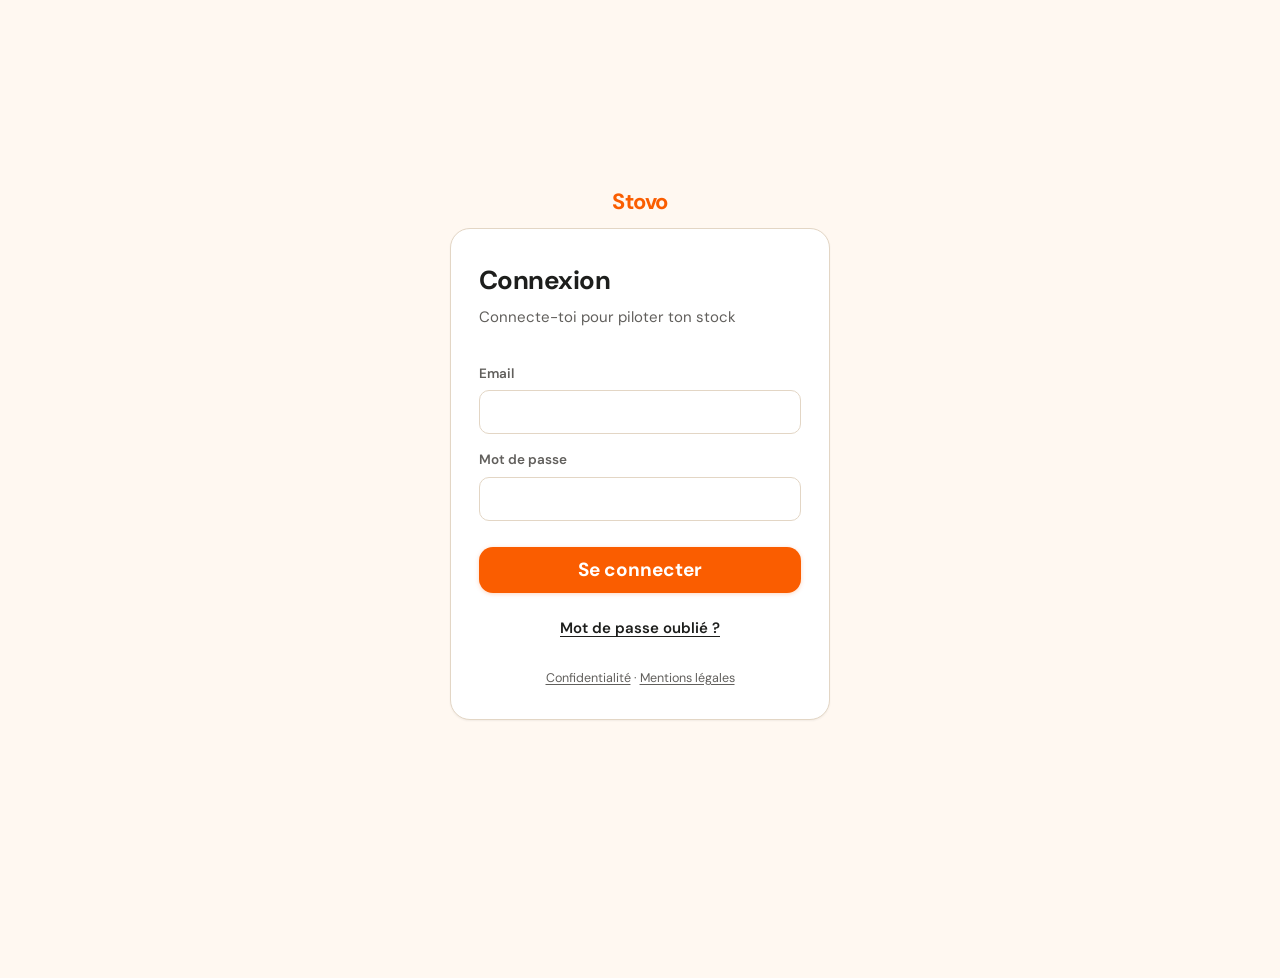
==== commit 3867793a: "Front sw v50 : rattrapage de stovo.fr/app (v42 a v50), dont l'audit RGPD (liens legaux, phrase IA, x" ====
--- a/app/index.html
+++ b/app/index.html
@@ -89,6 +89,11 @@
       <!-- Lot A4 (24/08/2026) : mot de passe perdu, PAR CODE (jamais par
            lien, voir recuperation.js). Câblé par recuperation.js. -->
       <div class="login-lien-centre"><a href="#" id="lien-mdp-oublie">Mot de passe oublié&nbsp;?</a></div>
+
+      <!-- Lot RGPD F1 (22/09/2026, audit du 18/09, lot 13) : les pages légales
+           à portée de main avant même la session. Liens absolus, l'app est
+           servie à deux adresses ; nouvel onglet, la vitrine est un autre site. -->
+      <p class="login-legal"><a href="https://stovo.fr/confidentialite.html" target="_blank" rel="noopener">Confidentialité</a> · <a href="https://stovo.fr/mentions-legales.html" target="_blank" rel="noopener">Mentions légales</a></p>
     </div>
   </div>
 
@@ -186,6 +191,28 @@
     <p class="maj-texte" id="maj-texte"></p>
     <button class="btn-reception-primaire maj-bouton" type="button" id="maj-bouton">Recharger</button>
   </div>
+
+  <!-- ================= Bandeau pas-à-pas d'un parcours (chantier « Tutoriels »,
+       lot T2, 22/09/2026) =================
+       Décisions 5 à 8 du grilling du 21/09/2026 : une seule instance, hors des
+       écrans (comme .maj-bandeau juste au-dessus, en z-index inférieur), le
+       retour est porté par « Suivant »/« Précédent » (stovo:onglet réémis à
+       chaque rendu d'étape), la croix ferme sur place sans rebasculer, « J'ai
+       terminé » rebascule puis ferme. AUCUN aria-live (§3.4 du plan de
+       l'Architecte du 18/09 : l'écran Saisir en a déjà deux, un bandeau hors
+       des écrans annoncerait par-dessus) : le focus se pose sur le titre de
+       l'étape à chaque rendu à la place. Masqué par défaut (hidden, jamais
+       style.display), rempli et câblé par app/tutoriels.js. -->
+  <section class="tuto-bandeau" id="tuto-bandeau" hidden aria-labelledby="tuto-titre">
+    <div class="tuto-entete">
+      <h2 class="tuto-titre" id="tuto-titre"></h2>
+      <span class="tuto-progression" id="tuto-progression" aria-hidden="true"></span>
+      <span class="sr-only" id="tuto-progression-sr"></span>
+      <button class="tuto-fermer" type="button" id="tuto-fermer" aria-label="Fermer le parcours">✕</button>
+    </div>
+    <div class="tuto-corps" id="tuto-corps"></div>
+    <div class="tuto-actions" id="tuto-actions"></div>
+  </section>
 
   <!-- ================= Écran « Tableau de bord » (par défaut) ================= -->
   <div id="ecran-dashboard" class="ecran ecran-actif">
@@ -263,7 +290,11 @@
       </section>
 
       <!-- 4 indicateurs de pilotage -->
-      <section class="kpis">
+      <!-- L'id posé sur cette section (lot T2, chantier Tutoriels,
+           22/09/2026) est l'ancre nommée par l'étape 2 du parcours
+           "Comprendre mon Pilotage" (app/tutoriels_logique.js), decision 7
+           du grilling du 21/09. -->
+      <section class="kpis" id="kpis">
         <div class="kpi danger">
           <div class="k-label">■ À commander</div>
           <div class="k-value" id="kpi-commander">—</div>
@@ -287,7 +318,10 @@
       </section>
 
       <!-- Valeur du stock (trésorerie immobilisée), en bandeau dédié pour bien la mettre en avant -->
-      <section class="stock-value">
+      <!-- L'id posé sur cette section (lot T2, chantier Tutoriels,
+           22/09/2026) est l'ancre nommée par l'étape 3 du parcours
+           "Comprendre mon Pilotage". -->
+      <section class="stock-value" id="stock-value">
         <div class="sv-label">Valeur du stock <span class="sv-note">au prix d'achat</span></div>
         <div class="sv-amount" id="kpi-valeur">—</div>
         <div class="sv-sub" id="kpi-valeur-sub"></div>
@@ -383,7 +417,24 @@
   <div id="ecran-parler" class="ecran">
     <div class="parler-page">
       <main class="parler-centre">
-        <h1 class="sr-only">Parler à Stovo</h1>
+        <h1 class="sr-only">Saisir</h1>
+
+        <!-- Chantier "Premiers pas", lot 2 (18/09/2026) : le fil de première
+             connexion, paliers 1 à 3. Section gérée entièrement par
+             premiers_pas.js (glu DOM) + premiers_pas_logique.js (module pur,
+             banc Deno). hidden par défaut : stovo:donnees décide si elle
+             s'affiche, tant qu'aucun événement n'est arrivé rien ne
+             clignote. -->
+        <section class="premiers-pas" id="premiers-pas" hidden aria-labelledby="pp-titre">
+          <div class="pp-entete">
+            <h2 class="pp-titre" id="pp-titre">Premiers pas</h2>
+            <span class="pp-jalons" id="pp-jalons"></span>
+            <button class="pp-fermer" type="button" id="pp-fermer" aria-label="Fermer les premiers pas">✕</button>
+          </div>
+          <div class="pp-corps" id="pp-corps" aria-live="polite"></div>
+          <div class="pp-secours" id="pp-secours" hidden></div>
+          <div class="pp-actions" id="pp-actions"></div>
+        </section>
 
         <!-- Message du bot (dernière réponse de pwa-api, ou message d'accueil par défaut) -->
         <div class="parler-reponse" id="parler-reponse" aria-live="polite" aria-atomic="true">Écris ce que tu as fait, par exemple : j'ai reçu 10 pâtes.</div>
@@ -435,6 +486,16 @@
           <div class="reception-liste" id="reception-liste"></div>
           <!-- Produits dictés absents du catalogue : signalés, exclus du lot (transitoires). -->
           <p class="reception-inconnus" id="reception-inconnus" aria-live="polite" hidden></p>
+
+          <!--
+            Lot D48-L6 (17/09/2026) : zone « À préciser », une ligne du bon
+            de livraison dont le libellé correspond à plusieurs produits du
+            catalogue (« COCA COLA » face à Coca 33 cl et Coca 50 cl). Le
+            contenu (titre, phrase source, boutons) est construit par
+            reception.js (rendreAmbigus) ; masquée tant qu'il n'y a rien à
+            préciser. Transitoire, jamais persistée.
+          -->
+          <div class="reception-ambigus" id="reception-ambigus" hidden></div>
 
           <!--
             Lot P-3 (25/07/2026) : lire le bon de livraison en le PHOTOGRAPHIANT.
@@ -450,6 +511,7 @@
             <svg width="18" height="18" viewBox="0 0 20 20" fill="none" aria-hidden="true"><path d="M4 8a1.5 1.5 0 0 1 1.5-1.5h1L7.5 5h5l1 1.5h1A1.5 1.5 0 0 1 16 8v7a1.5 1.5 0 0 1-1.5 1.5h-9A1.5 1.5 0 0 1 4 15z" stroke="currentColor" stroke-width="1.8" stroke-linecap="round" stroke-linejoin="round"/><circle cx="10" cy="11" r="2.6" stroke="currentColor" stroke-width="1.8"/></svg>
             <span class="btn-libelle">Photographier le bon de livraison</span>
           </button>
+          <p class="parler-texte reception-ia">La photo est lue par une intelligence artificielle (Gemini, de Google). Tu relis chaque ligne avant de valider.</p>
 
           <!--
             Journal de lecture (lot P-3) : ce que la photo DISAIT en face de ce
@@ -607,6 +669,10 @@
         <!-- Etat du micro (ecoute / erreur / indisponible), rempli par parler.js -->
         <p id="parler-etat" class="parler-etat" aria-live="assertive" hidden></p>
         <p class="parler-texte">Appuie sur le micro et parle, ou écris au clavier.</p>
+        <!-- Lot RGPD F1 (22/09/2026, audit du 18/09, lot 14, art. 50 du règlement
+             IA) : dire où l'IA intervient, en une phrase, au seul écran qui la
+             déclenche (phrase inconnue, photo, fichier importé). -->
+        <p class="parler-texte parler-ia">Tes phrases sont comprises par des règles fixes. Une intelligence artificielle (Gemini, de Google) n'intervient que si aucune règle ne comprend, ou pour lire une photo ou un fichier, et rien ne s'enregistre sans ton « Oui ».</p>
       </main>
     </div>
   </div>
@@ -710,7 +776,7 @@
           <svg width="20" height="20" viewBox="0 0 20 20" fill="none" aria-hidden="true"><rect x="2.5" y="4.5" width="15" height="11" rx="2.5" stroke="currentColor" stroke-width="1.6"/><path d="m3.5 6 6.5 5 6.5-5" stroke="currentColor" stroke-width="1.6" stroke-linecap="round" stroke-linejoin="round"/></svg>
         </a>
         <div class="reglages-adresse-ligne">
-          <span class="reglages-adresse">bonjour.stovo@outlook.com</span>
+          <span class="reglages-adresse">bonjour@stovo.fr</span>
           <button type="button" class="btn-export" id="reglages-copier">
             <svg width="18" height="18" viewBox="0 0 20 20" fill="none" aria-hidden="true"><rect x="7" y="7" width="10" height="10" rx="2" stroke="currentColor" stroke-width="1.6"/><path d="M13 7V5a2 2 0 0 0-2-2H5a2 2 0 0 0-2 2v6a2 2 0 0 0 2 2h2" stroke="currentColor" stroke-width="1.6" stroke-linecap="round"/></svg>
             <span class="btn-libelle">Copier</span>
@@ -718,15 +784,39 @@
         </div>
       </section>
 
+      <!-- Carte « Diagnostic micro » (lot D28, 05/09/2026) : le micro ne
+           démarrait pas un lancement sur deux, et tout ce qu'il savait
+           partait dans console.error, illisible sur un iPhone sans Mac
+           branché. Le journal (20 derniers événements, localStorage, câblé
+           par reglages.js/parler_logique.js) rend la séquence lisible et
+           copiable. Lecture seule : rien ici n'écrit vers pwa-api. -->
+      <section class="card reglages-carte reglages-diagnostic">
+        <span class="reglages-soustitre">Diagnostic micro</span>
+        <p class="reglages-diagnostic-texte">Le micro te lâche parfois au démarrage&nbsp;? Ce journal garde les vingt derniers essais, avec l’heure de chacun. Copie-le et envoie-le à Corentin, ça aide à comprendre.</p>
+        <pre class="reglages-diagnostic-journal" id="reglages-diagnostic-journal"></pre>
+        <div class="reglages-diagnostic-actions">
+          <button type="button" class="btn-export" id="reglages-diagnostic-copier">
+            <svg width="18" height="18" viewBox="0 0 20 20" fill="none" aria-hidden="true"><rect x="7" y="7" width="10" height="10" rx="2" stroke="currentColor" stroke-width="1.6"/><path d="M13 7V5a2 2 0 0 0-2-2H5a2 2 0 0 0-2 2v6a2 2 0 0 0 2 2h2" stroke="currentColor" stroke-width="1.6" stroke-linecap="round"/></svg>
+            <span class="btn-libelle">Copier</span>
+          </button>
+          <button type="button" class="btn-export" id="reglages-diagnostic-effacer">
+            <svg width="18" height="18" viewBox="0 0 20 20" fill="none" aria-hidden="true"><path d="M4 6h12M8 6V4.5a1 1 0 0 1 1-1h2a1 1 0 0 1 1 1V6M6 6l.7 9.1a1.5 1.5 0 0 0 1.5 1.4h3.6a1.5 1.5 0 0 0 1.5-1.4L14 6" stroke="currentColor" stroke-width="1.6" stroke-linecap="round" stroke-linejoin="round"/></svg>
+            <span class="btn-libelle">Effacer</span>
+          </button>
+        </div>
+      </section>
+
       <p class="reglages-version">Stovo, version <span id="reglages-version-num">—</span> · <a href="../fonctions.html">Tout ce que Stovo sait faire</a></p>
     </main>
   </div>
 
   <!-- ================= Écran « Changer mon mot de passe » (lot A4) =================
        Atteint uniquement depuis Réglages (« Changer mon mot de passe »), pas
-       un 5e onglet non plus. Câblé par reglages.js. Pas de re-saisie de
-       l'ancien mot de passe : l'option Supabase "Secure password change"
-       reste désactivée (son défaut, §1.3 de l'analyse). -->
+       un 5e onglet non plus. Câblé par reglages.js. Depuis le lot D31
+       (13/09/2026) : le mot de passe actuel est demandé et vérifié par le
+       front (contrôle de connexion, changerMotDePasseConnecte dans auth.js)
+       puis par le serveur (réglage de projet
+       security_update_password_require_current_password). -->
   <div id="ecran-changer-mdp" class="ecran">
     <main class="reglages-page wrap reglages-page-etroite">
       <div class="login-retour">
@@ -737,9 +827,12 @@
       </div>
       <div class="login-carte">
         <h1>Changer mon mot de passe</h1>
-        <p class="login-soustitre">Choisis-en un nouveau, c’est tout. Tu restes connecté.</p>
+        <p class="login-soustitre">Ton mot de passe actuel, puis le nouveau deux fois. Tu restes connecté.</p>
 
         <form id="form-changer-mdp" novalidate>
+          <label for="changer-mdp-actuel">Mot de passe actuel</label>
+          <input type="password" id="changer-mdp-actuel" name="current_password" autocomplete="current-password" required />
+
           <label for="changer-mdp-1">Nouveau mot de passe</label>
           <input type="password" id="changer-mdp-1" name="password" autocomplete="new-password" placeholder="8 caractères au moins" required />
 
@@ -769,7 +862,7 @@
     </button>
     <button class="nav-item" type="button" data-onglet="parler">
       <span class="nav-icone" aria-hidden="true"><svg width="22" height="22" viewBox="0 0 20 20" fill="none"><path d="M10 3a2.5 2.5 0 0 0-2.5 2.5v4a2.5 2.5 0 0 0 5 0v-4A2.5 2.5 0 0 0 10 3zM5 9.5a5 5 0 0 0 10 0M10 14.5V17M7.5 17h5" stroke="currentColor" stroke-width="1.8" stroke-linecap="round" stroke-linejoin="round"/></svg></span>
-      <span class="nav-label">Parler</span>
+      <span class="nav-label">Saisir</span>
     </button>
     <button class="nav-item" type="button" data-onglet="aide">
       <span class="nav-icone" aria-hidden="true"><svg width="22" height="22" viewBox="0 0 20 20" fill="none"><path d="M7.2 7.6a3 3 0 1 1 4.3 2.7c-.9.4-1.5 1-1.5 2M10 15.5h.01M10 17.5a7.5 7.5 0 1 1 0-15 7.5 7.5 0 0 1 0 15z" stroke="currentColor" stroke-width="1.8" stroke-linecap="round" stroke-linejoin="round"/></svg></span>
@@ -779,6 +872,12 @@
 
   </div><!-- /#app-shell -->
 
+  <!-- Lot RGPD F2 (22/09/2026, audit du 18/09, lot 9) : supabase-js servi
+       par nos soins, epingle en 2.117.0 (la version que le CDN tiers
+       precedent servait le 22/09), au lieu d'un CDN tiers. Script
+       CLASSIQUE, pas un module : la build UMD pose le global `supabase`
+       que lit supabase.js. Empreinte verifiee par supabase_test.js. -->
+  <script src="vendor/supabase-2.117.0.umd.js"></script>
   <script type="module" src="app.js"></script>
 
 </body>
--- a/app/styles.css
+++ b/app/styles.css
@@ -524,6 +524,43 @@
    passe en encre (audit --brand §2bis), comme .ri-qte/.reception-total
    ci-dessous. */
 .lecture-cible { font-weight: 700; color: var(--text); }
+
+/* Zone « À préciser » (lot D48-L6, 17/09/2026 ; finition 17/09/2026 après
+   critique du Jarvis validée par Corentin) : une ligne du bon dont le
+   libellé correspond à plusieurs produits du catalogue, avec un bouton par
+   candidat (classe .btn-choix réutilisée, ajustée ICI SEULEMENT pour
+   l'absence de pastille numérotée). Même filet et même fond que
+   .reception-lecture ci-dessus, aucune couleur neuve : tout sélecteur ajouté
+   par la finition est scopé sous `.reception-ambigus`, aucune règle globale
+   (dont `.btn-choix` de base) n'est touchée. */
+.reception-ambigus {
+  display: flex; flex-direction: column; gap: 14px;
+  margin-top: 12px; padding: 10px 12px;
+  border: 1px solid var(--border);
+  border-radius: 8px; background: var(--bg);
+}
+/* Titre : même gabarit que les lignes de la liste (.ri-nom/.ri-qte plus bas),
+   pas la graisse d'un paragraphe de la bulle de réponse. `margin: 0` : sans
+   ça, la marge par défaut du navigateur (1em) s'ajoutait au `gap` du flex
+   parent, d'où les grands vides visibles à 320 px. */
+.reception-ambigus .ambigus-titre {
+  margin: 0; font-size: 14.5px; font-weight: 600; line-height: 1.4; color: var(--text);
+}
+.reception-ambigus .ambigu-ligne { display: flex; flex-direction: column; gap: 8px; }
+/* Phrase source : ce que dit le papier, même traitement que .lecture-source
+   du journal de lecture ci-dessus (13px, --muted). `margin: 0`, même raison
+   que le titre. */
+.reception-ambigus .ambigu-source {
+  margin: 0; font-size: 13px; color: var(--muted); word-break: break-word;
+}
+/* Boutons de CETTE zone seulement : pas de pastille numérotée, donc pas de
+   raison de caler le nom sur sa hauteur (align-items:flex-start + padding
+   asymétrique de .btn-choix de base) ni de garder le padding-top du nom. */
+.reception-ambigus .btn-choix { align-items: center; padding-left: 16px; }
+.reception-ambigus .btn-choix__nom { padding-top: 0; }
+/* La quantité à droite, comme .ri-qte de la liste : le bouton se lit alors
+   comme la ligne qui va la rejoindre. */
+.reception-ambigus .ambigu-qte { margin-left: auto; font-weight: 700; white-space: nowrap; }
 
 /* =====================================================================
    Mode réception multi-produits (N1, lots FR-4 + FR-5) — écran de
@@ -1390,6 +1427,24 @@
 .reglages-version { font-size: 13px; color: var(--muted); margin-top: 22px; line-height: 1.5; }
 .reglages-version a { color: var(--muted); }
 
+/* Carte "Diagnostic micro" (lot D28, 05/09/2026) : même gabarit que
+   .reglages-carte (padding 22px 20px, marge du haut 18px), un peu plus
+   d'espace vertical entre ses blocs (soustitre, texte, journal, actions). */
+.reglages-diagnostic { padding: 22px 20px; display: flex; flex-direction: column; gap: 10px; margin-top: 18px; }
+.reglages-diagnostic-texte { font-size: 15px; line-height: 1.5; color: var(--muted); margin: 0; }
+/* Journal en monospace (lisible chiffre par chiffre, comme un ticket de
+   caisse) : hauteur plafonnée avec défilement interne plutôt que de pousser
+   le reste de l'écran, `white-space: pre-wrap` pour ne jamais couper un
+   user-agent long sans retour à la ligne. */
+.reglages-diagnostic-journal {
+  font-family: ui-monospace, SFMono-Regular, Menlo, Consolas, monospace;
+  font-size: 12.5px; line-height: 1.5; white-space: pre-wrap; word-break: break-word;
+  max-height: 220px; overflow-y: auto; margin: 0;
+  background: var(--fond-chaud); border-radius: 10px; padding: 12px; color: var(--text);
+}
+.reglages-diagnostic-actions { display: flex; gap: 10px; }
+.reglages-diagnostic-actions .btn-export { flex: 1 1 0; }
+
 /* ---------- Écran "Changer mon mot de passe" ---------- */
 /* Un seul élément pour le succès ET l'échec (reglages.js bascule la classe) :
    même patron que .export-etat (dashboard.js/export). */
@@ -1462,3 +1517,227 @@
 .reglages-apercu { display: flex; align-items: center; gap: 10px; padding-top: 4px; flex-wrap: wrap; }
 .reglages-apercu-bouton { flex: 0 0 auto; pointer-events: none; }
 .reglages-apercu-texte { font-size: 14px; line-height: 1.5; color: var(--muted); margin: 0; flex: 1 1 200px; min-width: 0; }
+
+/* =====================================================================
+   Chantier "Premiers pas", lot 2 (18/09/2026) — la bande de guidage du fil
+   de première connexion, paliers 1 à 3 (§7.4 du plan de l'Architecte,
+   2026-09-17_architecte_plan-premiers-pas.md). Carte au-dessus de
+   .parler-reponse sur l'écran "Saisir", masquée par `hidden` par défaut,
+   gérée par premiers_pas.js. Aucune variable de :root touchée ici.
+   ===================================================================== */
+
+/* Carte : mêmes jetons que .parler-reponse (l.348-352) et .bandeau-pilotage
+   (l.1146-1157). L'ombre chaude (--shadow-chaude) est INTERDITE ici
+   (DESIGN.md, règle 4, réservée à l'écran du matin). */
+.premiers-pas {
+  background: var(--card); border: 1px solid var(--border); border-radius: var(--radius);
+  box-shadow: var(--shadow-sm); padding: 18px 20px; margin-bottom: 16px;
+  /* Retouche captures (18/09/2026) : .parler-reponse pose text-align: left
+     (l.351), repris partout sauf ici. Sans cette ligne, la bande hérite du
+     text-align: center de .parler-centre (l.292) : au palier 2, la note en
+     trois lignes se lit mal (dernier mot seul au centre) et contredit la
+     carte juste en dessous, alignée à gauche. */
+  text-align: left;
+}
+
+.pp-entete { display: flex; align-items: center; gap: 10px; }
+.pp-titre { font-size: 16px; font-weight: 700; color: var(--text); margin: 0; flex: 1 1 auto; }
+
+/* Trois jalons : trois petits disques, le courant en --action (jamais
+   --flamme en dur, décision A15), les autres en --border. `aria-hidden`
+   côté HTML, doublés du texte lecteur d'écran (.sr-only, déjà défini
+   ailleurs dans ce fichier) posé par premiers_pas.js. */
+.pp-jalons { display: flex; align-items: center; gap: 6px; flex: 0 0 auto; }
+.pp-jalon { width: 8px; height: 8px; border-radius: 999px; background: var(--border); display: block; }
+.pp-jalon-actif { background: var(--action); }
+
+/* Croix : 44 px de cible tactile minimum (lots A1 à A4), sans bordure ni
+   fond au repos pour rester discrète dans l'en-tête de la carte. */
+.pp-fermer {
+  flex: 0 0 auto; width: 44px; height: 44px;
+  display: inline-flex; align-items: center; justify-content: center;
+  font-family: inherit; font-size: 16px; color: var(--muted);
+  background: none; border: none; border-radius: 14px; cursor: pointer;
+  transition: background .15s, color .15s, transform .1s;
+}
+.pp-fermer:hover { background: var(--fond-chaud); color: var(--text); }
+.pp-fermer:active { transform: translateY(1px); }
+
+/* Corps : une seule zone aria-live (#pp-corps, posée côté HTML), son
+   contenu ne change qu'au changement de palier OU de phrase modèle rendue
+   (premiers_pas.js, correctif du 18/09/2026). Chaque paragraphe reçoit une
+   classe qui traduit son RÔLE (§3.3 de la consigne du lot 2), jamais
+   devinée dans la glu : `corps` (texte courant, --text), `modele` (le
+   marqueur ou la phrase à dire, en gras et tabular-nums, --text) ou `note`
+   (secondaire, --muted — jamais --muted-light, piège documenté de ce
+   monde). Un paragraphe peut se découper en PLUSIEURS segments (palier 1
+   seulement : le marqueur « nouveau produit » en `modele`, le trou
+   « ton article » en `trou`, §7.1 du plan — correctif post-relecture du
+   18/09) : dans ce cas, les mêmes classes s'appliquent à des <span> au lieu
+   d'un <p> entier. */
+.pp-corps { margin-top: 14px; display: flex; flex-direction: column; gap: 10px; }
+.pp-corps-ligne, .pp-modele, .pp-note, .pp-trou { margin: 0; font-size: 15px; line-height: 1.5; }
+.pp-corps-ligne { color: var(--text); }
+.pp-modele { color: var(--text); font-weight: 700; font-variant-numeric: tabular-nums; }
+.pp-note { color: var(--muted); font-size: 13px; }
+/* Le trou à compléter par le client (palier 1) : même gabarit que le
+   marqueur voisin, mais en --muted et sans le gras, pour que l'œil
+   distingue tout de suite ce qui est à remplacer. */
+.pp-trou { color: var(--muted); font-weight: 400; }
+
+/* #pp-secours et #pp-actions : markup déjà en place pour les lots 5 à 7
+   (escaliers micro/comprehension, boutons de fin de fil), non utilisés par
+   ce lot. Styles minimaux pour qu'un futur lot les trouve prêts, sans rien
+   afficher tant qu'ils restent vides. */
+.pp-secours { margin-top: 10px; }
+.pp-actions { margin-top: 14px; display: flex; flex-wrap: wrap; gap: 10px; }
+/* Retouche captures (18/09/2026) : un conteneur vide ne doit pas creuser la
+   carte. #pp-actions est vide dans ce lot (ses boutons arrivent aux lots 5
+   à 7) mais gardait son margin-top, la carte paraissait plus creuse en bas
+   qu'en haut. `:empty` seul, sans !important et sans toucher à la règle
+   globale [hidden] (l.748) : #pp-secours est déjà `hidden` donc déjà sans
+   effet, cette règle ne fait qu'anticiper le jour où il perdrait sa marge
+   à vide lui aussi. */
+.pp-secours:empty, .pp-actions:empty { display: none; }
+
+/* ---------- Rayon « Apprendre Stovo », onglet Aide (lot 3, chantier
+   Tutoriels, 18/09/2026) ----------
+   Une entree de parcours guide (aujourd'hui : "Refaire mes premiers pas").
+   Meme gabarit que .aide-geste (bordure haute, titre + texte muted, l.1051)
+   pour rester coherent avec le reste de l'Aide, sans creer de nouveau
+   jeton : bouton repris de .btn-export (contour, action secondaire,
+   cible tactile 44 px, l.1221), message de reponse masque par [hidden]
+   (jamais style.display). Aucune variable de :root touchee. */
+.aide-tuto {
+  border-top: 1px solid var(--border);
+  padding: 16px 0 4px;
+}
+.aide-tuto:first-of-type { border-top: none; }
+.aide-tuto-titre { font-size: 14.5px; font-weight: 700; margin-bottom: 5px; }
+.aide-tuto-quoi { font-size: 13.5px; color: var(--muted); line-height: 1.6; margin-bottom: 10px; }
+.aide-tuto-bouton {
+  font-family: inherit; font-size: 14.5px; font-weight: 600;
+  min-height: 44px; padding: 12px 16px; border: 1.5px solid var(--border); border-radius: 14px;
+  background: var(--card); color: var(--text); cursor: pointer;
+  transition: background .15s, border-color .15s, transform .1s;
+}
+.aide-tuto-bouton:hover { background: var(--fond-chaud); }
+.aide-tuto-bouton:active { transform: translateY(1px); }
+/* Le message de reponse (stovo:tuto-reponse, aide.js) : demasque et mis au
+   focus au moment ou premiers_pas.js repond qu'il n'a rien a relancer. */
+.aide-tuto-message {
+  font-size: 13.5px; color: var(--text); line-height: 1.6;
+  margin: 10px 0 0; padding-top: 10px; border-top: 1px solid var(--border);
+}
+
+/* Lot 6 "Premiers pas" (chantier Tutoriels, 18/09/2026) : le secours de
+   l'escalier de comprehension, dans #pp-secours (deja pose en index.html,
+   hidden). Textes secondaires en --muted (DESIGN.md regle 3), bouton a
+   contour repris de .aide-tuto-bouton. */
+.pp-secours-texte { font-size: 14px; color: var(--muted); line-height: 1.5; margin: 0 0 10px; }
+.pp-secours-texte:last-of-type { margin-bottom: 0; }
+.pp-secours-bouton {
+  font-family: inherit; font-size: 14.5px; font-weight: 600;
+  min-height: 44px; padding: 12px 16px; border: 1.5px solid var(--border); border-radius: 14px;
+  background: var(--card); color: var(--text); cursor: pointer;
+  margin-top: 10px; transition: background .15s, border-color .15s, transform .1s;
+}
+.pp-secours-bouton:hover { background: var(--fond-chaud); }
+.pp-secours-bouton:active { transform: translateY(1px); }
+
+/* Lot 7 "Premiers pas" (chantier Tutoriels, 18/09/2026) : les boutons de fin
+   de fil, dans #pp-actions (deja pose en index.html, deja stylee au lot 2
+   -- gap, flex-wrap, masquage a vide -- l.1593/1601). Bouton principal :
+   patron du bouton flamme de l'app (.btn-reception-primaire, 19px gras,
+   46px), c'est un ecran d'arrivee, l'action principale merite d'etre
+   nette. Bouton secondaire : patron a contour de .pp-secours-bouton (fond
+   neutre au survol, jamais de rouge : "J'ai fini" n'est pas une action
+   destructive, a la difference d'.btn-reception-secondaire). Aucune
+   variable de :root touchee. */
+.pp-action-principale {
+  display: inline-flex; align-items: center; justify-content: center;
+  font-family: inherit; font-size: 19px; font-weight: 700; white-space: nowrap;
+  min-height: 46px; padding: 0 16px; border: none; border-radius: 14px;
+  background: var(--action); color: #fff; cursor: pointer;
+  box-shadow: 0 1px 4px rgba(250,93,0,.25);
+  transition: background .15s, transform .1s;
+}
+.pp-action-principale:hover { background: var(--action-sombre); }
+.pp-action-principale:active { transform: translateY(1px); }
+.pp-action-secondaire {
+  font-family: inherit; font-size: 14.5px; font-weight: 600;
+  min-height: 44px; padding: 12px 16px; border: 1.5px solid var(--border); border-radius: 14px;
+  background: var(--card); color: var(--text); cursor: pointer;
+  transition: background .15s, border-color .15s, transform .1s;
+}
+.pp-action-secondaire:hover { background: var(--fond-chaud); }
+.pp-action-secondaire:active { transform: translateY(1px); }
+
+/* =====================================================================
+   Chantier "Tutoriels", lot T2 (22/09/2026) -- le bandeau pas-a-pas et le
+   premier parcours complet, "Comprendre mon Pilotage". Reprend le gabarit
+   de .maj-bandeau (fixed, meme hauteur au-dessus de la nav, meme fond/
+   filet/ombre, l.721) en z-index 54 (SOUS la banniere de mise a jour, rare
+   et prioritaire, §3.3 du plan de l'Architecte du 18/09/2026). Aucune
+   variable de :root touchee, jamais de replace_all.
+   ===================================================================== */
+.tuto-bandeau {
+  position: fixed; left: 0; right: 0; z-index: 54;
+  bottom: calc(78px + env(safe-area-inset-bottom));
+  display: flex; flex-direction: column;
+  max-height: 50vh; overflow-y: auto;
+  background: var(--card); border-top: 1px solid var(--border);
+  padding: 14px 16px;
+  box-shadow: 0 -2px 10px rgba(29,30,28,.08);
+}
+.tuto-entete { display: flex; align-items: center; gap: 10px; flex: 0 0 auto; }
+.tuto-titre { font-size: 15px; font-weight: 700; color: var(--text); margin: 0; flex: 1 1 auto; }
+/* Progression courte, affichee ("2 / 5") : decorative (aria-hidden cote
+   HTML), doublee du texte lecteur d'ecran #tuto-progression-sr (.sr-only,
+   deja defini l.1313). */
+.tuto-progression { font-size: 13px; font-weight: 600; color: var(--muted); flex: 0 0 auto; }
+/* Croix : meme gabarit que .pp-fermer (44px de cible tactile, l.1556),
+   sans bordure ni fond au repos. */
+.tuto-fermer {
+  flex: 0 0 auto; width: 44px; height: 44px;
+  display: inline-flex; align-items: center; justify-content: center;
+  font-family: inherit; font-size: 16px; color: var(--muted);
+  background: none; border: none; border-radius: 14px; cursor: pointer;
+  transition: background .15s, color .15s, transform .1s;
+}
+.tuto-fermer:hover { background: var(--fond-chaud); color: var(--text); }
+.tuto-fermer:active { transform: translateY(1px); }
+
+.tuto-corps { margin-top: 10px; display: flex; flex-direction: column; gap: 10px; }
+/* Titre de l'etape : recoit le focus programmatique a chaque rendu
+   (tutoriels.js, { preventScroll: true }). Rien de plus a poser ici : la
+   regle :focus-visible (l.1304) ne se declenche que sur une interaction
+   clavier, jamais sur un focus() appele depuis le script -- aucun contour
+   disgracieux n'apparait donc sans qu'il faille rien desactiver. */
+.tuto-etape-titre { font-size: 16px; font-weight: 700; color: var(--text); margin: 0; }
+.tuto-corps p { margin: 0; font-size: 14.5px; line-height: 1.5; color: var(--text); }
+.tuto-corps p.tuto-note { color: var(--muted); font-size: 13px; }
+
+.tuto-actions { margin-top: 14px; display: flex; flex-wrap: wrap; gap: 10px; flex: 0 0 auto; }
+/* "Precedent" et "En savoir plus" : gabarit d'.aide-exemple (contour,
+   rayon 14px, fond --card, min-height 44px, l.1071) SANS reutiliser la
+   classe elle-meme, dont les ::before/::after ajoutent des guillemets qui
+   n'ont pas de sens sur un bouton d'action. */
+.tuto-secondaire {
+  font-family: inherit; font-size: 14px; font-weight: 600; text-align: left;
+  min-height: 44px; padding: 12px 16px; border: 1.5px solid var(--border); border-radius: 14px;
+  background: var(--card); color: var(--muted); cursor: pointer;
+  transition: background .15s, border-color .15s, transform .1s;
+}
+.tuto-secondaire:hover { background: var(--fond-chaud); border-color: var(--text); }
+.tuto-secondaire:active { transform: translateY(1px); }
+
+/* Lot RGPD F1 (22/09/2026) : les liens legaux de l'ecran de connexion. */
+.login-legal { margin-top: 18px; text-align: center; font-size: 12.5px; color: var(--muted); }
+.login-legal a { color: inherit; text-decoration: underline; text-underline-offset: 2px; }
+
+/* Correctif de relecture (22/09/2026) : les liens de la section "Tes donnees
+   et la loi" de l'Aide (aide-contenu.js) s'affichaient en bleu navigateur
+   par defaut. Meme gabarit que .login-lien-centre a. */
+.aide-texte a { color: var(--text); text-decoration: underline; text-underline-offset: 2px; }
+.aide-texte a:hover { color: var(--muted); }
